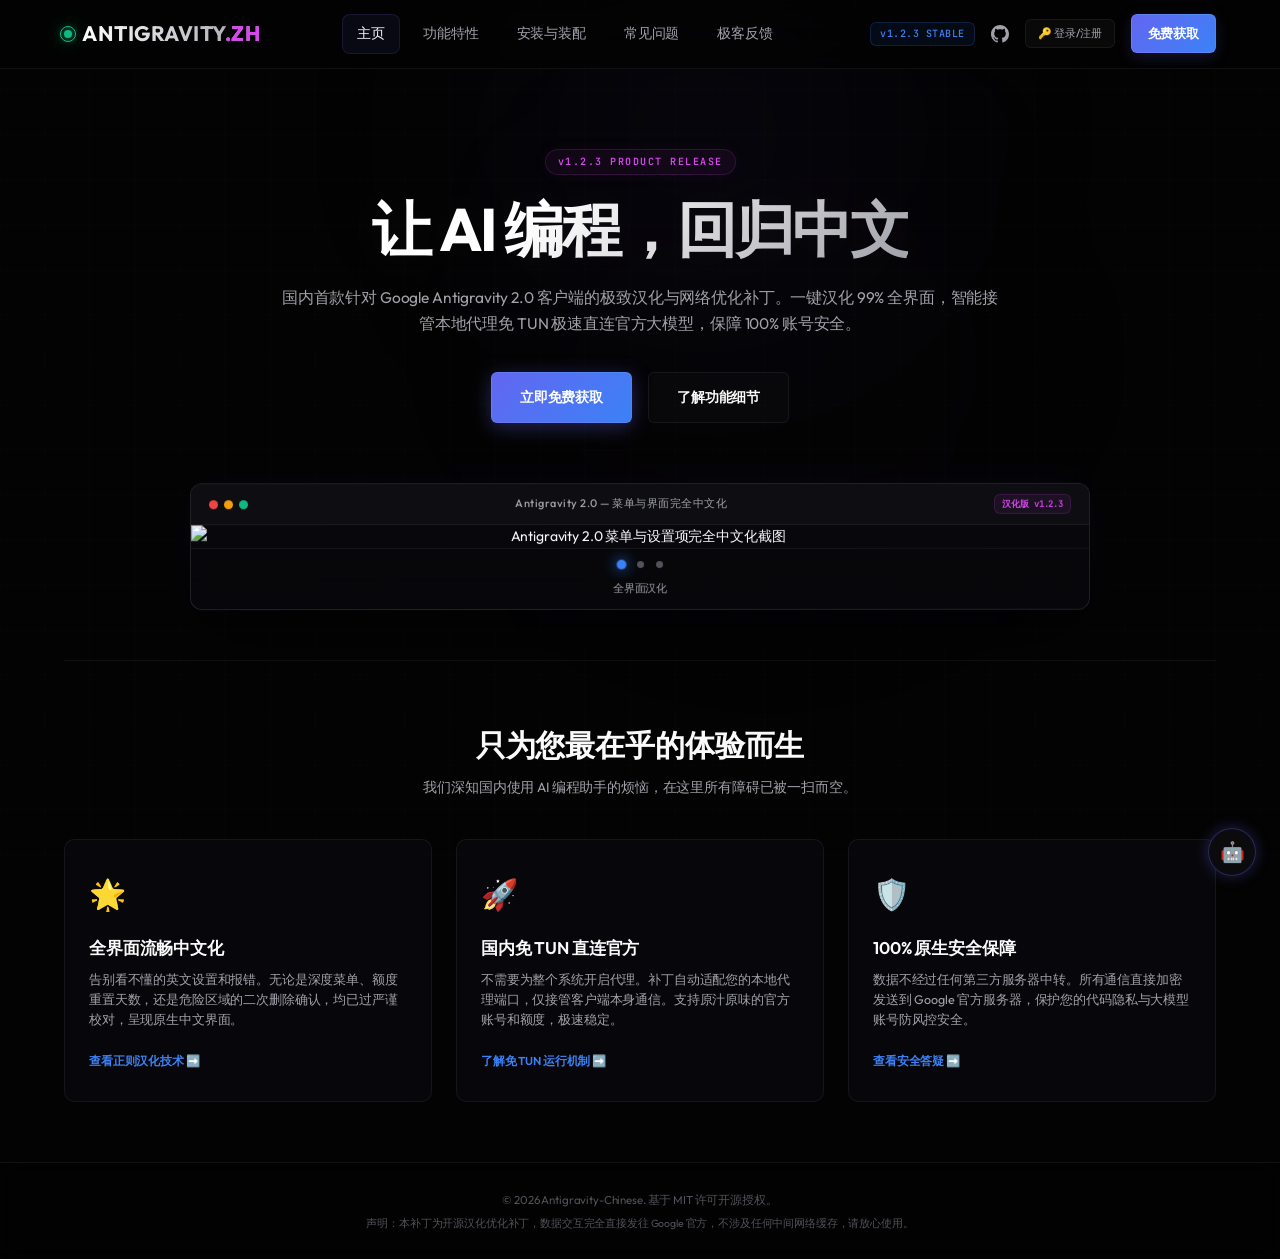
==== index.html @ 02f96002 "chore: bust POST api/ai route caching with timestamp parameters" ====
<!DOCTYPE html>
<html lang="zh-CN">
<head>
  <meta charset="UTF-8">
  <meta name="viewport" content="width=device-width, initial-scale=1.0">
  <title>Antigravity 2.0 中文汉化与网络优化补丁 | 官方原生极致体验</title>
  <link rel="preconnect" href="https://fonts.googleapis.com">
  <link rel="preconnect" href="https://fonts.gstatic.com" crossorigin>
  <link href="https://fonts.googleapis.com/css2?family=Outfit:wght@400;500;600;700&family=JetBrains+Mono:wght@400;500&display=swap" rel="stylesheet">
  <link rel="stylesheet" href="style.css?v=2.0.2">
  <!-- Cloudflare Turnstile Verification SDK -->
  <script src="https://challenges.cloudflare.com/turnstile/v0/api.js?onload=onloadTurnstileCallback" async defer></script>
</head>
<body>

  <canvas id="grid-bg"></canvas>

  <header class="navbar">
    <div class="nav-container">
      <div class="logo-area">
        <span class="neon-indicator active"></span>
        <span class="logo-title">ANTIGRAVITY<span class="accent-dot">.ZH</span></span>
      </div>
      <nav class="nav-menu">
        <a href="index.html" class="nav-link active">主页</a>
        <a href="features.html" class="nav-link">功能特性</a>
        <a href="install.html" class="nav-link">安装与装配</a>
        <a href="faq.html" class="nav-link">常见问题</a>
        <a href="feedback.html" class="nav-link">极客反馈</a>
      </nav>
      <button class="nav-toggle" id="nav-toggle-btn" aria-label="切换菜单">
        <span class="bar"></span>
        <span class="bar"></span>
      </button>
      <div class="nav-actions">
        <span class="badge">v1.2.3 STABLE</span>
        <a href="https://github.com/3169657175/Antigravity-Chinese" target="_blank" class="github-icon-btn">
          <svg viewBox="0 0 16 16" width="18" height="18"><path fill="currentColor" fill-rule="evenodd" d="M8 0C3.58 0 0 3.58 0 8c0 3.54 2.29 6.53 5.47 7.59.4.07.55-.17.55-.38 0-.19-.01-.82-.01-1.49-2.01.37-2.53-.49-2.69-.94-.09-.23-.48-.94-.82-1.13-.28-.15-.68-.52-.01-.53.63-.01 1.08.58 1.23.82.72 1.21 1.87.87 2.33.66.07-.52.28-.87.51-1.07-1.78-.2-3.64-.89-3.64-3.95 0-.87.31-1.59.82-2.15-.08-.2-.36-1.02.08-2.12 0 0 .67-.21 2.2.82.64-.18 1.32-.27 2-.27.68 0 1.36.09 2 .27 1.53-1.04 2.2-.82 2.2-.82.44 1.1.16 1.92.08 2.12.51.56.82 1.27.82 2.15 0 3.07-1.87 3.75-3.65 3.95.29.25.54.73.54 1.48 0 1.07-.01 1.93-.01 2.2 0 .21.15.46.55.38A8.013 8.013 0 0016 8c0-4.42-3.58-8-8-8z"></path></svg>
        </a>
        
        <!-- 全局登录态入口 -->
        <div id="nav-user-area" class="nav-user-zone">
          <button type="button" id="nav-login-trigger" class="nav-auth-trigger-btn">🔑 登录/注册</button>
          <div id="nav-user-menu" class="nav-user-dropdown" style="display: none;">
            <button type="button" id="nav-username-btn" class="nav-username-display">👤 <span id="nav-user-name-text"></span></button>
            <div class="dropdown-content">
              <a href="#" id="nav-logout-action">退出登录</a>
            </div>
          </div>
        </div>

        <a href="install.html#downloads" class="nav-download-btn">免费获取</a>
      </div>
    </div>
  </header>

  <main class="container">

    <section class="hero-center">
      <div class="glow-container">
        <span class="release-glow-tag">v1.2.3 PRODUCT RELEASE</span>
      </div>
      <h1 class="hero-huge-title">让 AI 编程，回归中文</h1>
      <p class="hero-main-subtitle">
        国内首款针对 Google Antigravity 2.0 客户端的极致汉化与网络优化补丁。一键汉化 99% 全界面，智能接管本地代理免 TUN 极速直连官方大模型，保障 100% 账号安全。
      </p>
      <div class="hero-buttons">
        <a href="install.html#downloads" class="btn-glow-primary">立即免费获取</a>
        <a href="features.html" class="btn-outline-secondary">了解功能细节</a>
      </div>

      <div class="real-screenshot-wrapper animate-fade-in-up">
        <div class="screenshot-titlebar">
          <div class="mock-dots">
            <span class="dot red"></span>
            <span class="dot yellow"></span>
            <span class="dot green"></span>
          </div>
          <div class="screenshot-title-text" id="screenshot-title-text">Antigravity 2.0 — 菜单与界面完全中文化</div>
          <div class="mock-tag">汉化版 v1.2.3</div>
        </div>
        <img
          id="real-screenshot-img"
          class="real-screenshot-img"
          src="https://github.com/user-attachments/assets/3758b0dd-8e85-47a4-bda4-0d921fa5b89f"
          alt="Antigravity 2.0 菜单与设置项完全中文化截图"
          loading="lazy"
        />
        <div class="screenshot-nav">
          <span class="sc-dot active"
            data-src="https://github.com/user-attachments/assets/3758b0dd-8e85-47a4-bda4-0d921fa5b89f"
            data-label="全界面汉化"
            data-title="Antigravity 2.0 — 菜单与界面完全中文化"></span>
          <span class="sc-dot"
            data-src="https://github.com/user-attachments/assets/24b8632f-1640-488e-b430-16027b4db58b"
            data-label="左下角额度看板"
            data-title="Antigravity 2.0 — 左下角常驻智能额度看板"></span>
          <span class="sc-dot"
            data-src="https://github.com/user-attachments/assets/670b81e0-ec00-4d00-9adc-0a5a1f255ebe"
            data-label="登录中文化"
            data-title="Antigravity 2.0 — 登录界面中文化与一键快捷登录"></span>
        </div>
        <div id="screenshot-label" class="screenshot-caption">全界面汉化</div>
      </div>
    </section>

    <section class="value-proposition-section">
      <div class="value-title-wrap">
        <h2>只为您最在乎的体验而生</h2>
        <p>我们深知国内使用 AI 编程助手的烦恼，在这里所有障碍已被一扫而空。</p>
      </div>
      <div class="value-grid">
        <div class="value-card">
          <div class="v-icon">&#127775;</div>
          <h4>全界面流畅中文化</h4>
          <p class="v-desc">告别看不懂的英文设置和报错。无论是深度菜单、额度重置天数，还是危险区域的二次删除确认，均已过严谨校对，呈现原生中文界面。</p>
          <a href="features.html#zh-detail" class="v-link">查看正则汉化技术 &#10145;&#65039;</a>
        </div>
        <div class="value-card">
          <div class="v-icon">&#128640;</div>
          <h4>国内免 TUN 直连官方</h4>
          <p class="v-desc">不需要为整个系统开启代理。补丁自动适配您的本地代理端口，仅接管客户端本身通信。支持原汁原味的官方账号和额度，极速稳定。</p>
          <a href="features.html#proxy-detail" class="v-link">了解免 TUN 运行机制 &#10145;&#65039;</a>
        </div>
        <div class="value-card">
          <div class="v-icon">&#128737;&#65039;</div>
          <h4>100% 原生安全保障</h4>
          <p class="v-desc">数据不经过任何第三方服务器中转。所有通信直接加密发送到 Google 官方服务器，保护您的代码隐私与大模型账号防风控安全。</p>
          <a href="faq.html#security" class="v-link">查看安全答疑 &#10145;&#65039;</a>
        </div>
      </div>
    </section>

  </main>

  <footer class="footer">
    <p>&#169; 2026 Antigravity-Chinese. 基于 MIT 许可开源授权。</p>
    <p class="muted">声明：本补丁为开源汉化优化补丁，数据交互完全直接发往 Google 官方，不涉及任何中间网络缓存，请放心使用。</p>
  </footer>

  <!-- 全局登录注册模态弹窗 -->
  <div id="global-auth-modal" class="auth-modal">
    <div class="auth-modal-content">
      <span class="auth-modal-close" id="auth-modal-close-btn">&times;</span>
      <div class="auth-tabs" style="margin-bottom: 20px;">
        <button type="button" id="modal-tab-login" class="auth-tab-btn active">极客登录</button>
        <button type="button" id="modal-tab-register" class="auth-tab-btn">账号注册</button>
      </div>
      <!-- 登录表单 -->
      <form id="modal-login-form" class="auth-form active">
        <input type="text" id="modal-login-user" placeholder="请输入账号" required class="auth-modal-input">
        <input type="password" id="modal-login-pass" placeholder="请输入密码" required class="auth-modal-input">
        <div class="turnstile-container" style="margin-bottom: 12px; display: flex; justify-content: center;"></div>
        <button type="submit" class="run-btn modal-submit-btn">立即登录</button>
      </form>
      <!-- 注册表单 -->
      <form id="modal-register-form" class="auth-form">
        <input type="text" id="modal-reg-user" placeholder="创建账号 (3~20字)" required class="auth-modal-input">
        <input type="password" id="modal-reg-pass" placeholder="设置密码 (最少6位)" required class="auth-modal-input">
        <div class="turnstile-container" style="margin-bottom: 12px; display: flex; justify-content: center;"></div>
        <button type="submit" class="run-btn modal-submit-btn">立即注册</button>
      </form>
    </div>
  </div>

  <!-- 全局 AI 智能助手悬浮窗 -->
  <div class="ai-assistant-wrapper">
    <div id="ai-chat-panel" class="ai-chat-panel">
      <div class="ai-chat-header">
        <div class="ai-chat-title">
          <span class="status-dot"></span>
          <span>极客汉化 AI 助理</span>
        </div>
        <span id="ai-chat-close-btn" class="ai-chat-close">&times;</span>
      </div>
      <div id="ai-chat-body" class="ai-chat-body">
        <div class="chat-bubble ai">你好！我是 Antigravity 2.0 汉化助手。关于补丁安装、卸载、免 TUN 直连或封号安全等任何问题，您都可以随时问我！🤖</div>
      </div>
      <div class="ai-chat-footer">
        <input type="text" id="ai-chat-input" placeholder="输入提问..." class="ai-chat-input">
        <button type="button" id="ai-chat-send-btn" class="ai-chat-send-btn">发送</button>
      </div>
    </div>
    <button type="button" id="ai-assistant-trigger-btn" class="ai-assistant-trigger" title="AI 汉化助手">🤖</button>
  </div>

  <!-- Cloudflare Web Analytics -->
  <script type='module' src='https://static.cloudflareinsights.com/beacon.min.js' data-cf-beacon='{"token": "520a4c978a1740f6b4d1f1a0a5027db9"}'></script>
  <!-- End Cloudflare Web Analytics -->

  <script src="main.js?v=2.0.4"></script>
</body>
</html>
---- style.css ----
/* ==========================================================================
   DESIGN SYSTEM: PREMIUM MINIMALIST AURORA 2.0 (殿堂级极光微光极简主义)
   Aesthetics: Vercel/Linear-class Glassmorphism, Dynamic Border Glows, 
               Spring-action Physics, Fluid Typography & Premium Layout
   ========================================================================== */

:root {
  /* 极致奢华暗黑底色 */
  --bg-dark: #030303;
  --bg-card: rgba(10, 10, 15, 0.75);
  --bg-card-hover: rgba(16, 16, 24, 0.9);
  --bg-input: #050508;
  
  /* 殿堂级霓虹极光色 */
  --neon-blue: #3b82f6;
  --neon-indigo: #6366f1;
  --neon-pink: #d946ef;
  --neon-green: #10b981;
  --neon-orange: #f59e0b;
  
  /* 精细文字与边框 */
  --text-primary: #fafafa;
  --text-secondary: #a1a1aa;
  --text-muted: #52525b;
  --border-color: rgba(255, 255, 255, 0.06);
  --border-glow: rgba(99, 102, 241, 0.35);
  
  /* 顶级字体系统 */
  --font-display: 'Outfit', -apple-system, BlinkMacSystemFont, "Segoe UI", Roboto, sans-serif;
  --font-mono: 'JetBrains Mono', "Fira Code", monospace;

  /* 物理弹簧过渡与阴影 */
  --transition-spring: all 0.5s cubic-bezier(0.175, 0.885, 0.32, 1.275);
  --transition-smooth: all 0.4s cubic-bezier(0.16, 1, 0.3, 1);
  --shadow-glow: 0 0 30px rgba(99, 102, 241, 0.15);
}

/* 基础重置 */
* {
  box-sizing: border-box;
  margin: 0;
  padding: 0;
  scroll-behavior: smooth;
}

body {
  background-color: var(--bg-dark);
  color: var(--text-primary);
  font-family: var(--font-display);
  font-size: 14px;
  line-height: 1.6;
  overflow-x: hidden;
  letter-spacing: -0.01em;
}

/* 交互网格背景 */
#grid-bg {
  position: fixed;
  top: 0;
  left: 0;
  width: 100%;
  height: 100%;
  z-index: -2;
  pointer-events: none;
}

/* 多层次极光视差晕圈 (Multi-layer Aurora Glow) */
body::before {
  content: "";
  position: absolute;
  top: -10%;
  left: 30%;
  width: 50vw;
  height: 50vh;
  background: radial-gradient(circle, rgba(99, 102, 241, 0.08) 0%, rgba(59, 130, 246, 0) 70%);
  z-index: -1;
  filter: blur(120px);
  pointer-events: none;
  animation: floatGlow 12s infinite alternate;
}

body::after {
  content: "";
  position: absolute;
  top: 20%;
  right: 20%;
  width: 40vw;
  height: 40vh;
  background: radial-gradient(circle, rgba(217, 70, 239, 0.05) 0%, rgba(99, 102, 241, 0) 70%);
  z-index: -1;
  filter: blur(140px);
  pointer-events: none;
  animation: floatGlow 18s infinite alternate-reverse;
}

@keyframes floatGlow {
  0% { transform: translate(0, 0) scale(1); }
  100% { transform: translate(40px, 30px) scale(1.1); }
}

/* ==========================================================================
   統一导航栏 Navbar (高虚化毛玻璃)
   ========================================================================== */
.navbar {
  background: rgba(3, 3, 3, 0.75);
  backdrop-filter: blur(30px);
  -webkit-backdrop-filter: blur(30px);
  border-bottom: 1px solid var(--border-color);
  position: sticky;
  top: 0;
  z-index: 1000;
  transition: var(--transition-smooth);
}

.nav-container {
  max-width: 1200px;
  margin: 0 auto;
  padding: 14px 24px;
  display: flex;
  justify-content: space-between;
  align-items: center;
}

.logo-area {
  display: flex;
  align-items: center;
  gap: 10px;
  cursor: pointer;
}

.neon-indicator {
  width: 8px;
  height: 8px;
  border-radius: 50%;
  background: var(--text-muted);
  position: relative;
}

.neon-indicator::after {
  content: "";
  position: absolute;
  top: -4px;
  left: -4px;
  right: -4px;
  bottom: -4px;
  border-radius: 50%;
  border: 1px solid var(--neon-green);
  opacity: 0;
  animation: ripple 2s infinite;
}

@keyframes ripple {
  0% { transform: scale(0.8); opacity: 0.8; }
  100% { transform: scale(1.8); opacity: 0; }
}

.neon-indicator.active {
  background: var(--neon-green);
  box-shadow: 0 0 10px var(--neon-green), 0 0 20px var(--neon-green);
}
.neon-indicator.active::after {
  opacity: 1;
}

.logo-title {
  font-family: var(--font-display);
  font-weight: 700;
  font-size: 21px;
  letter-spacing: 0.5px;
  background: linear-gradient(to right, #fff, #a1a1aa);
  -webkit-background-clip: text;
  -webkit-text-fill-color: transparent;
}

.logo-title .accent-dot {
  color: var(--neon-pink);
  -webkit-text-fill-color: var(--neon-pink);
}

.nav-menu {
  display: flex;
  align-items: center;
  gap: 8px;
}

.nav-link {
  color: var(--text-secondary);
  text-decoration: none;
  font-family: var(--font-display);
  font-weight: 500;
  font-size: 13.5px;
  padding: 8px 14px;
  border-radius: 8px;
  transition: var(--transition-smooth);
  border: 1px solid transparent;
}

.nav-link:hover {
  color: var(--text-primary);
  background: rgba(255, 255, 255, 0.03);
}

.nav-link.active {
  color: var(--text-primary);
  background: rgba(99, 102, 241, 0.08);
  border: 1px solid rgba(99, 102, 241, 0.15);
}

.nav-actions {
  display: flex;
  align-items: center;
  gap: 16px;
}

.badge {
  font-family: var(--font-mono);
  font-size: 10px;
  font-weight: 500;
  color: var(--neon-blue);
  background: rgba(59, 130, 246, 0.08);
  border: 1px solid rgba(59, 130, 246, 0.18);
  padding: 3px 9px;
  border-radius: 6px;
  letter-spacing: 0.5px;
}

.github-icon-btn {
  color: var(--text-secondary);
  transition: var(--transition-spring);
  display: flex;
  align-items: center;
}

.github-icon-btn:hover {
  color: var(--text-primary);
  transform: rotate(8deg) scale(1.15);
}

.nav-download-btn {
  display: inline-block;
  padding: 8px 16px;
  background: linear-gradient(135deg, var(--neon-indigo), var(--neon-blue));
  color: #fff;
  text-decoration: none;
  font-family: var(--font-display);
  font-weight: 600;
  font-size: 13px;
  border-radius: 6px;
  border: 1px solid rgba(255, 255, 255, 0.1);
  box-shadow: 0 4px 15px rgba(99, 102, 241, 0.2);
  transition: var(--transition-spring);
}

.nav-download-btn:hover {
  transform: translateY(-2px);
  box-shadow: 0 6px 20px rgba(99, 102, 241, 0.4);
}

/* ==========================================================================
   页面容器与布局
   ========================================================================== */
.container {
  max-width: 1200px;
  margin: 0 auto;
  padding: 0 24px;
}

/* 页头格式化 */
.page-header {
  text-align: center;
  padding: 70px 0 30px;
}

.page-title {
  font-family: var(--font-display);
  font-size: 40px;
  font-weight: 700;
  letter-spacing: -0.03em;
  margin-bottom: 12px;
  background: linear-gradient(to right, #fff, #d4d4d8);
  -webkit-background-clip: text;
  -webkit-text-fill-color: transparent;
}

.page-subtitle {
  color: var(--text-secondary);
  font-size: 14.5px;
  max-width: 580px;
  margin: 0 auto;
  line-height: 1.6;
}

/* ==========================================================================
   HERO 首页：聚焦文案与 3D 流光截图
   ========================================================================== */
.hero-center {
  display: flex;
  flex-direction: column;
  align-items: center;
  text-align: center;
  padding: 80px 0 50px;
}

.release-glow-tag {
  font-family: var(--font-mono);
  font-size: 10px;
  letter-spacing: 1.5px;
  color: var(--neon-pink);
  background: rgba(217, 70, 239, 0.06);
  border: 1px solid rgba(217, 70, 239, 0.15);
  padding: 4px 12px;
  border-radius: 20px;
  display: inline-block;
  margin-bottom: 20px;
  font-weight: 600;
  box-shadow: 0 0 15px rgba(217, 70, 239, 0.05);
}

.hero-huge-title {
  font-family: var(--font-display);
  font-size: 60px;
  font-weight: 700;
  line-height: 1.15;
  letter-spacing: -0.04em;
  margin-bottom: 20px;
  background: linear-gradient(135deg, #ffffff 30%, #a1a1aa 100%);
  -webkit-background-clip: text;
  -webkit-text-fill-color: transparent;
  text-shadow: 0 0 40px rgba(255, 255, 255, 0.05);
}

.hero-main-subtitle {
  color: var(--text-secondary);
  font-size: 15.5px;
  line-height: 1.7;
  max-width: 720px;
  margin-bottom: 36px;
}

.hero-buttons {
  display: flex;
  gap: 16px;
  margin-bottom: 60px;
}

.btn-glow-primary {
  padding: 13px 28px;
  background: linear-gradient(135deg, var(--neon-indigo), var(--neon-blue));
  color: #fff;
  text-decoration: none;
  font-family: var(--font-display);
  font-weight: 600;
  border-radius: 6px;
  border: 1px solid rgba(255, 255, 255, 0.08);
  box-shadow: 0 4px 20px rgba(99, 102, 241, 0.35);
  transition: var(--transition-spring);
}

.btn-glow-primary:hover {
  transform: translateY(-3px) scale(1.02);
  box-shadow: 0 8px 25px rgba(99, 102, 241, 0.55);
}

.btn-glow-primary:active {
  transform: translateY(-1px) scale(0.98);
}

.btn-outline-secondary {
  padding: 13px 28px;
  background: rgba(255, 255, 255, 0.02);
  color: var(--text-primary);
  border: 1px solid var(--border-color);
  text-decoration: none;
  font-family: var(--font-display);
  font-weight: 600;
  border-radius: 6px;
  transition: var(--transition-spring);
}

.btn-outline-secondary:hover {
  border-color: var(--text-secondary);
  background: rgba(255, 255, 255, 0.05);
  transform: translateY(-2px);
}

/* ==========================================================================
   真实截图展示区 UI (3D 倾斜与磨砂效果)
   ========================================================================== */
.real-screenshot-wrapper {
  width: 100%;
  max-width: 900px;
  margin: 0 auto;
  border-radius: 12px;
  overflow: hidden;
  border: 1px solid rgba(255, 255, 255, 0.1);
  box-shadow: 0 30px 80px rgba(0, 0, 0, 0.8), 0 0 40px rgba(99, 102, 241, 0.05);
  background: #08080c;
  transform: rotateX(3deg) rotateY(-0.5deg);
  transform-style: preserve-3d;
  transition: transform 0.6s cubic-bezier(0.16, 1, 0.3, 1), box-shadow 0.6s;
}

.real-screenshot-wrapper:hover {
  transform: rotateX(0deg) rotateY(0deg) scale(1.015);
  box-shadow: 0 40px 100px rgba(0, 0, 0, 0.9), 0 0 60px rgba(99, 102, 241, 0.12);
  border-color: rgba(99, 102, 241, 0.25);
}

.screenshot-titlebar {
  background: #0d0d12;
  padding: 10px 18px;
  display: flex;
  justify-content: space-between;
  align-items: center;
  border-bottom: 1px solid var(--border-color);
}

.mock-dots {
  display: flex;
  gap: 6px;
}

.mock-dots .dot {
  width: 9px;
  height: 9px;
  border-radius: 50%;
}
.mock-dots .dot.red { background: #ef4444; }
.mock-dots .dot.yellow { background: #f59e0b; }
.mock-dots .dot.green { background: #10b981; }

.screenshot-title-text {
  font-size: 11px;
  color: var(--text-secondary);
  font-family: var(--font-display);
  font-weight: 500;
  letter-spacing: 0.5px;
  text-align: center;
  flex: 1;
}

.mock-tag {
  font-family: var(--font-mono);
  font-size: 9px;
  color: var(--neon-pink);
  background: rgba(217, 70, 239, 0.08);
  border: 1px solid rgba(217, 70, 239, 0.15);
  padding: 2px 7px;
  border-radius: 6px;
  font-weight: 600;
}

.real-screenshot-img {
  display: block;
  width: 100%;
  height: auto;
  max-height: 480px;
  object-fit: cover;
  object-position: top;
  transition: opacity 0.35s ease, transform 0.4s cubic-bezier(0.175, 0.885, 0.32, 1.275);
  border-bottom: 1px solid var(--border-color);
}

/* 截图导航卡片 */
.screenshot-nav {
  display: flex;
  justify-content: center;
  align-items: center;
  gap: 12px;
  padding: 12px 0;
  background: rgba(5, 5, 8, 0.4);
  backdrop-filter: blur(10px);
}

.sc-dot {
  width: 7px;
  height: 7px;
  border-radius: 50%;
  background: var(--text-muted);
  cursor: pointer;
  transition: var(--transition-spring);
}

.sc-dot:hover {
  background: var(--text-secondary);
  transform: scale(1.3);
}

.sc-dot.active {
  background: var(--neon-blue);
  box-shadow: 0 0 10px var(--neon-blue);
  transform: scale(1.4);
}

.screenshot-caption {
  text-align: center;
  font-size: 11px;
  color: var(--text-secondary);
  padding: 0 0 12px;
  font-family: var(--font-display);
  font-weight: 500;
  background: rgba(5, 5, 8, 0.4);
  backdrop-filter: blur(10px);
}

/* ==========================================================================
   首页直观痛点卡片
   ========================================================================== */
.value-proposition-section {
  padding: 60px 0;
  border-top: 1px solid var(--border-color);
}

.value-title-wrap {
  text-align: center;
  margin-bottom: 40px;
}

.value-title-wrap h2 {
  font-family: var(--font-display);
  font-size: 30px;
  font-weight: 700;
  margin-bottom: 8px;
}

.value-title-wrap p {
  color: var(--text-secondary);
  font-size: 13.5px;
}

.value-grid {
  display: grid;
  grid-template-columns: repeat(auto-fit, minmax(300px, 1fr));
  gap: 24px;
}

.value-card {
  background: var(--bg-card);
  border: 1px solid var(--border-color);
  border-radius: 10px;
  padding: 30px 24px;
  transition: var(--transition-spring);
  backdrop-filter: blur(20px);
  -webkit-backdrop-filter: blur(20px);
}

.value-card:hover {
  border-color: var(--border-glow);
  transform: translateY(-6px);
  box-shadow: var(--shadow-glow);
  background: var(--bg-card-hover);
}

.v-icon {
  font-size: 30px;
  margin-bottom: 16px;
}

.value-card h4 {
  font-family: var(--font-display);
  font-size: 17px;
  font-weight: 600;
  margin-bottom: 8px;
}

.value-card .v-desc {
  color: var(--text-secondary);
  font-size: 12.5px;
  line-height: 1.6;
  margin-bottom: 20px;
}

.v-link {
  font-size: 11.5px;
  color: var(--neon-blue);
  text-decoration: none;
  font-weight: 600;
  transition: var(--transition-smooth);
}

.v-link:hover {
  color: #60a5fa;
  padding-left: 4px;
}

/* ==========================================================================
   BENTO GRID (均等排版优化)
   ========================================================================== */
.bento-section {
  padding: 20px 0 45px;
}

.bento-grid {
  display: grid;
  grid-template-columns: repeat(3, 1fr);
  gap: 20px;
  padding: 10px 0 30px;
}

@media (max-width: 968px) {
  .bento-grid {
    grid-template-columns: 1fr;
  }
}

.bento-card {
  background: var(--bg-card);
  border: 1px solid var(--border-color);
  border-radius: 10px;
  padding: 28px;
  backdrop-filter: blur(20px);
  -webkit-backdrop-filter: blur(20px);
  transition: var(--transition-spring);
  display: flex;
  flex-direction: column;
  gap: 12px;
}

.bento-card:hover {
  border-color: var(--border-glow);
  transform: translateY(-5px);
  box-shadow: var(--shadow-glow);
  background: var(--bg-card-hover);
}

.bento-card.large {
  grid-column: span 3;
}

@media (max-width: 968px) {
  .bento-card.large {
    grid-column: span 1;
  }
}

.bento-card.flex-row {
  display: grid;
  grid-template-columns: 1.2fr 0.8fr;
  align-items: center;
  gap: 30px;
}

@media (max-width: 768px) {
  .bento-card.flex-row {
    grid-template-columns: 1fr;
  }
}

.bento-badge {
  font-family: var(--font-mono);
  font-size: 9px;
  letter-spacing: 1px;
  padding: 2px 7px;
  border-radius: 4px;
  align-self: flex-start;
  font-weight: 600;
}
.bento-badge.blue { color: var(--neon-blue); background: rgba(59,130,246,0.06); border: 1px solid rgba(59,130,246,0.15); }
.bento-badge.pink { color: var(--neon-pink); background: rgba(217,70,239,0.06); border: 1px solid rgba(217,70,239,0.15); }
.bento-badge.green { color: var(--neon-green); background: rgba(16,185,129,0.06); border: 1px solid rgba(16,185,129,0.15); }
.bento-badge.orange { color: var(--neon-orange); background: rgba(245,158,11,0.06); border: 1px solid rgba(245,158,11,0.15); }

.bento-card h3 {
  font-family: var(--font-display);
  font-size: 19px;
  font-weight: 700;
  color: var(--text-primary);
  letter-spacing: -0.02em;
}

.bento-card p {
  color: var(--text-secondary);
  font-size: 12.5px;
  line-height: 1.6;
}

.network-topology-anim {
  display: flex;
  align-items: center;
  gap: 12px;
  background: rgba(0,0,0,0.4);
  padding: 14px;
  border-radius: 6px;
  border: 1px solid var(--border-color);
  width: 100%;
}

.node {
  font-size: 10px;
  padding: 4px 8px;
  border-radius: 4px;
  border: 1px solid var(--border-color);
  background: var(--bg-input);
}

.node.target {
  border-color: var(--neon-green);
  color: var(--neon-green);
  box-shadow: 0 0 10px rgba(16, 185, 129, 0.1);
}

.wire-pulse {
  height: 2px;
  background: linear-gradient(90deg, var(--neon-blue), var(--neon-pink));
  position: relative;
  overflow: hidden;
  flex-grow: 1;
}

.wire-pulse::after {
  content: "";
  position: absolute;
  left: -100%;
  width: 40%;
  height: 100%;
  background: #fff;
  animation: pulseWire 2s infinite;
}

@keyframes pulseWire {
  0% { left: -100%; }
  100% { left: 100%; }
}

.translation-demo-box {
  background: rgba(0,0,0,0.4);
  border: 1px solid var(--border-color);
  border-radius: 6px;
  padding: 16px;
  margin-top: 8px;
  font-family: var(--font-mono);
  font-size: 10.5px;
  line-height: 1.5;
}

.demo-line-before {
  color: #f87171;
  text-decoration: line-through;
}

.demo-arrow {
  margin: 4px 0;
  color: var(--text-muted);
}

.demo-line-after {
  color: var(--neon-green);
  border-right: 2px solid var(--neon-green);
  display: inline-block;
}

/* ==========================================================================
   IDE DIFF COMPARE
   ========================================================================== */
.ide-section {
  padding: 40px 0 50px;
  border-top: 1px solid var(--border-color);
}

.section-title-wrap {
  text-align: center;
  margin-bottom: 30px;
}

.section-title-wrap h2 {
  font-family: var(--font-display);
  font-size: 28px;
  font-weight: 700;
}

.section-title-wrap p {
  color: var(--text-secondary);
  font-size: 13.5px;
}

.ide-window {
  display: grid;
  grid-template-columns: 210px 1fr;
  background: #060608;
  border: 1px solid var(--border-color);
  border-radius: 10px;
  height: 340px;
  box-shadow: 0 25px 60px rgba(0,0,0,0.6);
  overflow: hidden;
}

@media (max-width: 768px) {
  .ide-window {
    grid-template-columns: 1fr;
    height: auto;
  }
}

.ide-sidebar {
  background: #0b0b0f;
  border-right: 1px solid var(--border-color);
  display: flex;
  flex-direction: column;
}

.sidebar-header {
  padding: 10px 16px;
  font-size: 10px;
  letter-spacing: 1px;
  color: var(--text-muted);
  border-bottom: 1px solid var(--border-color);
  font-family: var(--font-display);
  font-weight: 700;
  text-transform: uppercase;
}

.sidebar-files {
  padding: 8px;
  display: flex;
  flex-direction: column;
  gap: 4px;
}

.file-item {
  width: 100%;
  text-align: left;
  background: transparent;
  border: none;
  padding: 7px 10px;
  border-radius: 6px;
  color: var(--text-secondary);
  font-family: var(--font-mono);
  font-size: 11px;
  cursor: pointer;
  display: flex;
  align-items: center;
  gap: 8px;
  transition: var(--transition-smooth);
}

.file-item:hover {
  background: rgba(255,255,255,0.02);
  color: var(--text-primary);
}

.file-item.active {
  background: rgba(99, 102, 241, 0.1);
  color: var(--neon-indigo);
  font-weight: 600;
  border: 1px solid rgba(99, 102, 241, 0.15);
}

.ide-editor {
  position: relative;
  background: #030304;
}

.editor-pane {
  position: absolute;
  top: 0;
  left: 0;
  width: 100%;
  height: 100%;
  opacity: 0;
  pointer-events: none;
  transition: opacity 0.3s ease;
  display: flex;
  flex-direction: column;
}

.editor-pane.active {
  opacity: 1;
  pointer-events: auto;
  position: relative;
}

.editor-header {
  padding: 8px 16px;
  background: rgba(255,255,255,0.01);
  border-bottom: 1px solid var(--border-color);
  font-size: 10.5px;
  color: var(--text-secondary);
  font-family: var(--font-mono);
}

.code-view {
  padding: 20px;
  overflow-y: auto;
  flex-grow: 1;
  font-size: 11.5px;
}

.code-view code {
  display: flex;
  flex-direction: column;
  gap: 6px;
}

.line-del {
  color: #f87171;
  background: rgba(239, 68, 68, 0.08);
  padding: 1px 6px;
  border-left: 2px solid #ef4444;
  display: block;
}

.line-add {
  color: #4ade80;
  background: rgba(34, 197, 94, 0.08);
  padding: 1px 6px;
  border-left: 2px solid #22c55e;
  display: block;
}

/* ==========================================================================
   INSTALL / DOWNLOAD (CRT CRT-WINDOW TERMINAL)
   ========================================================================== */
.demo-section {
  padding: 20px 0 40px;
}

.interactive-terminal {
  display: grid;
  grid-template-columns: 0.8fr 1.2fr;
  gap: 30px;
  background: var(--bg-card);
  border: 1px solid var(--border-color);
  border-radius: 10px;
  padding: 30px;
  align-items: center;
  backdrop-filter: blur(20px);
}

@media (max-width: 768px) {
  .interactive-terminal {
    grid-template-columns: 1fr;
    padding: 20px;
    gap: 20px;
  }
}

.term-left h3 {
  font-family: var(--font-display);
  font-size: 21px;
  margin-bottom: 8px;
}

.term-left .desc {
  color: var(--text-secondary);
  font-size: 12.5px;
  margin-bottom: 20px;
}

.run-btn {
  padding: 10px 20px;
  background: transparent;
  color: var(--neon-pink);
  border: 1px solid rgba(217, 70, 239, 0.4);
  border-radius: 6px;
  font-family: var(--font-mono);
  font-weight: 600;
  font-size: 12.5px;
  cursor: pointer;
  transition: var(--transition-spring);
}

.run-btn:hover {
  background: var(--neon-pink);
  color: #fff;
  box-shadow: 0 0 15px rgba(217, 70, 239, 0.35);
  border-color: transparent;
}

/* 逼真的 CRT 终端发光扫描线效果 */
.terminal-window {
  background: #020203;
  border: 1px solid rgba(255, 255, 255, 0.08);
  border-radius: 8px;
  font-family: var(--font-mono);
  box-shadow: inset 0 0 30px rgba(0,0,0,0.9), 0 0 20px rgba(217, 70, 239, 0.03);
  overflow: hidden;
  position: relative;
}

.terminal-window::after {
  content: " ";
  display: block;
  position: absolute;
  top: 0; left: 0; bottom: 0; right: 0;
  background: linear-gradient(rgba(18, 16, 16, 0) 50%, rgba(0, 0, 0, 0.25) 50%), linear-gradient(90deg, rgba(255, 0, 0, 0.06), rgba(0, 255, 0, 0.02), rgba(0, 0, 255, 0.06));
  z-index: 10;
  background-size: 100% 3px, 3px 100%;
  pointer-events: none;
}

.terminal-header {
  padding: 6px 14px;
  background: rgba(255,255,255,0.02);
  border-bottom: 1px solid var(--border-color);
  font-size: 10.5px;
  color: var(--text-muted);
}

.terminal-body {
  padding: 16px;
  height: 190px;
  overflow-y: auto;
  font-size: 11.5px;
}

.term-text {
  margin-bottom: 6px;
  word-break: break-all;
}

.guide-section {
  padding: 40px 0;
  border-top: 1px solid var(--border-color);
  text-align: center;
}

.guide-section h2 {
  font-family: var(--font-display);
  font-size: 28px;
  margin-bottom: 30px;
}

.steps-container {
  display: grid;
  grid-template-columns: repeat(auto-fit, minmax(260px, 1fr));
  gap: 24px;
}

.step-card {
  background: var(--bg-card);
  border: 1px solid var(--border-color);
  border-radius: 8px;
  padding: 24px;
  text-align: left;
  position: relative;
  overflow: hidden;
  backdrop-filter: blur(20px);
}

.step-num {
  font-family: var(--font-display);
  font-size: 64px;
  font-weight: 700;
  color: rgba(255,255,255,0.01);
  position: absolute;
  top: -15px;
  right: -5px;
  user-select: none;
}

.step-card h4 {
  font-family: var(--font-display);
  font-size: 16px;
  margin-bottom: 12px;
  font-weight: 600;
}

.step-card p {
  color: var(--text-secondary);
  font-size: 12.5px;
}

/* 下载段 */
.download-section {
  padding: 40px 0 60px;
  border-top: 1px solid var(--border-color);
  text-align: center;
}

.download-section h2 {
  font-family: var(--font-display);
  font-size: 28px;
  margin-bottom: 8px;
}

.download-section .subtitle {
  color: var(--text-secondary);
  margin-bottom: 40px;
  font-size: 13.5px;
}

.download-cards {
  display: grid;
  grid-template-columns: repeat(auto-fit, minmax(320px, 1fr));
  gap: 30px;
  max-width: 800px;
  margin: 0 auto;
}

.dl-card {
  background: var(--bg-card);
  border: 1px solid var(--border-color);
  border-radius: 10px;
  padding: 28px 24px;
  text-align: left;
  display: flex;
  flex-direction: column;
  position: relative;
  overflow: hidden;
  transition: var(--transition-spring);
  backdrop-filter: blur(20px);
}

.dl-card:hover {
  transform: scale(1.015);
  border-color: var(--border-glow);
  box-shadow: var(--shadow-glow);
}

.tag-recommend {
  position: absolute;
  top: 12px;
  right: 12px;
  background: var(--neon-blue);
  color: #fff;
  font-size: 9px;
  padding: 2px 8px;
  border-radius: 12px;
  font-weight: 600;
  font-family: var(--font-display);
  letter-spacing: 0.5px;
}

.tag-auto {
  position: absolute;
  top: 12px;
  right: 12px;
  background: var(--neon-pink);
  color: #fff;
  font-size: 9px;
  padding: 2px 8px;
  border-radius: 12px;
  font-weight: 600;
  font-family: var(--font-display);
  letter-spacing: 0.5px;
}

.dl-card h3 {
  font-family: var(--font-display);
  font-size: 19px;
  margin-bottom: 6px;
  font-weight: 700;
}

.file-name {
  font-family: var(--font-mono);
  font-size: 11px;
  color: var(--text-muted);
  margin-bottom: 18px;
  display: block;
}

.dl-card .desc {
  color: var(--text-secondary);
  font-size: 12.5px;
  line-height: 1.6;
  margin-bottom: 24px;
  flex-grow: 1;
}

.dl-btn {
  display: block;
  width: 100%;
  text-align: center;
  padding: 12px;
  background: linear-gradient(135deg, var(--neon-indigo), var(--neon-blue));
  color: #fff;
  text-decoration: none;
  border-radius: 6px;
  font-weight: 600;
  font-family: var(--font-display);
  border: 1px solid rgba(255,255,255,0.08);
  box-shadow: 0 4px 15px rgba(99, 102, 241, 0.25);
  transition: var(--transition-spring);
}

.dl-btn:hover {
  transform: translateY(-2px);
  box-shadow: 0 6px 20px rgba(99, 102, 241, 0.45);
}

.dl-btn.secondary {
  background: rgba(255,255,255,0.02);
  border: 1px solid var(--border-color);
  color: var(--text-primary);
  box-shadow: none;
}

.dl-btn.secondary:hover {
  background: rgba(255,255,255,0.05);
  border-color: var(--text-secondary);
}

/* ==========================================================================
   FAQ FOLDING ACCORDION
   ========================================================================== */
.faq-section {
  padding: 40px 0 60px;
  text-align: center;
}

.faq-accordion {
  max-width: 760px;
  margin: 30px auto 0;
  display: flex;
  flex-direction: column;
  gap: 12px;
  text-align: left;
}

.faq-item {
  background: var(--bg-card);
  border: 1px solid var(--border-color);
  border-radius: 8px;
  overflow: hidden;
  backdrop-filter: blur(20px);
  transition: var(--transition-spring);
}

.faq-trigger {
  padding: 18px 24px;
  font-family: var(--font-display);
  font-weight: 600;
  font-size: 14.5px;
  cursor: pointer;
  display: flex;
  justify-content: space-between;
  align-items: center;
  user-select: none;
}

.faq-icon {
  color: var(--text-muted);
  transition: transform 0.3s;
}

.faq-item.active {
  border-color: var(--border-glow);
  background: var(--bg-card-hover);
  box-shadow: var(--shadow-glow);
}

.faq-item.active .faq-icon {
  transform: rotate(45deg);
  color: var(--neon-pink);
}

.faq-content {
  max-height: 0;
  overflow: hidden;
  transition: max-height 0.35s cubic-bezier(0.16, 1, 0.3, 1);
  background: rgba(0,0,0,0.1);
}

.faq-content p {
  padding: 0 24px 18px;
  color: var(--text-secondary);
  font-size: 12.5px;
  line-height: 1.6;
}

/* ==========================================================================
   D1 数据库留言墙 & Bug 反馈区域样式 (完全剥离内联)
   ========================================================================== */
.feedback-section-divider {
  border-top: 1px solid var(--border-color);
  padding-top: 40px !important;
}

.feedback-panel-title {
  font-size: 26px !important;
}

.feedback-grid-container {
  display: grid;
  grid-template-columns: 1.15fr 0.85fr;
  gap: 30px;
  text-align: left;
  max-width: 900px;
  margin: 0 auto 40px;
}

.feedback-form-left {
  padding: 0;
  display: flex;
  flex-direction: column;
}

.feedback-sub-title {
  font-size: 16px;
  margin-bottom: 12px;
  font-family: var(--font-display);
  font-weight: 600;
}

.feedback-sub-title.title-pink { color: var(--neon-pink); }
.feedback-sub-title.title-blue { color: var(--neon-blue); }

#feedback-form {
  display: flex;
  flex-direction: column;
  gap: 12px;
}

.feedback-input {
  background: var(--bg-input);
  border: 1px solid var(--border-color);
  border-radius: 6px;
  padding: 11px 14px;
  color: #fff;
  font-family: var(--font-display);
  font-size: 12px;
  transition: var(--transition-smooth);
  width: 100%;
  box-sizing: border-box;
}

.feedback-textarea {
  background: var(--bg-input);
  border: 1px solid var(--border-color);
  border-radius: 6px;
  padding: 11px 14px;
  color: #fff;
  font-family: var(--font-display);
  font-size: 12px;
  transition: var(--transition-smooth);
  min-height: 120px; /* 防止弹性布局强行挤压 */
  resize: vertical;  /* 允许用户上下拉伸 */
  width: 100%;
  box-sizing: border-box;
}

.feedback-input:focus, .feedback-textarea:focus {
  border-color: var(--border-glow);
  outline: none;
  box-shadow: 0 0 10px rgba(99, 102, 241, 0.1);
}

.feedback-submit-button {
  align-self: flex-start;
  padding: 10px 24px;
}

.feedback-wall-right {
  display: flex;
  flex-direction: column;
  height: 260px;
}

.feedback-wall-body {
  background: #020203;
  border: 1px solid var(--border-color);
  border-radius: 8px;
  flex-grow: 1;
  padding: 16px;
  overflow-y: auto;
  display: flex;
  flex-direction: column;
  gap: 10px;
  /* 隐藏滚动条 */
  -ms-overflow-style: none;
  scrollbar-width: none;
}

.feedback-wall-body::-webkit-scrollbar {
  display: none;
}

.feedback-loading {
  color: var(--text-muted);
  font-size: 12px;
  text-align: center;
  margin-top: 50px;
}

/* ==========================================================================
   統一页脚 Footer
   ========================================================================== */
.footer {
  padding: 28px 0;
  border-top: 1px solid var(--border-color);
  text-align: center;
  font-size: 11.5px;
  color: var(--text-muted);
  background: rgba(3, 3, 3, 0.6);
  backdrop-filter: blur(10px);
}

.footer p {
  margin-bottom: 6px;
}

.footer .muted {
  max-width: 580px;
  margin: 0 auto;
  line-height: 1.5;
  font-size: 10.5px;
}

/* ==========================================================================
   MOBILE RESPONSIVENESS & MEDIA QUERIES (极致移动端自适应适配)
   ========================================================================== */

.nav-toggle {
  display: none;
  background: transparent;
  border: none;
  cursor: pointer;
  flex-direction: column;
  justify-content: center;
  gap: 6px;
  width: 28px;
  height: 28px;
  padding: 4px;
  z-index: 1001;
}

.nav-toggle .bar {
  display: block;
  width: 20px;
  height: 1.5px;
  background-color: var(--text-primary);
  transition: var(--transition-smooth);
}

@media (max-width: 768px) {
  /* 页面整体间距收缩 */
  .page-header {
    padding: 40px 0 20px;
  }
  
  .page-title {
    font-size: 28px;
  }
  
  .page-subtitle {
    font-size: 13px;
  }

  /* 移动端顶栏防拥挤重构 */
  .nav-toggle {
    display: flex;
  }

  .nav-container {
    padding: 10px 16px;
  }

  .logo-title {
    font-size: 16px !important;
  }

  .nav-menu {
    position: absolute;
    top: 100%;
    left: 0;
    right: 0;
    background: rgba(5, 5, 8, 0.97);
    backdrop-filter: blur(25px);
    -webkit-backdrop-filter: blur(25px);
    border-bottom: 1px solid var(--border-color);
    flex-direction: column;
    align-items: stretch;
    gap: 8px;
    padding: 0;
    max-height: 0;
    opacity: 0;
    overflow: hidden;
    transition: max-height 0.4s ease, opacity 0.3s ease;
  }

  /* 展开时加入移动端专享下载按钮，防止顶部拥挤 */
  .navbar.mobile-active .nav-menu {
    max-height: 300px;
    opacity: 1;
    padding: 16px 20px 24px;
  }

  .navbar.mobile-active .nav-toggle .bar:nth-child(1) {
    transform: translateY(4px) rotate(45deg);
  }
  .navbar.mobile-active .nav-toggle .bar:nth-child(2) {
    transform: translateY(-3.5px) rotate(-45deg);
  }

  .nav-link {
    display: block;
    text-align: center;
    padding: 11px;
    font-size: 14.5px;
  }

  .nav-actions {
    gap: 8px;
  }

  .nav-actions .badge {
    display: none !important; /* 手机端绝对隐藏版本徽章 */
  }

  .nav-actions .nav-download-btn {
    display: none !important; /* 手机端顶部绝对隐藏，防挤爆折行 */
  }

  /* Hero 区域 */
  .hero-center {
    padding: 40px 0 30px;
  }

  .hero-huge-title {
    font-size: 32px;
    line-height: 1.25;
  }

  .hero-main-subtitle {
    font-size: 13px;
    margin-bottom: 24px;
  }

  .hero-buttons {
    flex-direction: column;
    width: 100%;
    max-width: 290px;
    gap: 10px;
    margin-bottom: 30px;
  }

  .btn-glow-primary, .btn-outline-secondary {
    width: 100%;
    text-align: center;
    padding: 11px;
  }

  /* 真实截图容器自适应 */
  .real-screenshot-wrapper {
    transform: none !important;
    width: 100%;
  }

  .real-screenshot-wrapper:hover {
    transform: none !important;
  }

  .real-screenshot-img {
    max-height: 200px;
  }

  /* Bento 扁平化 */
  .bento-grid {
    grid-template-columns: 1fr;
    gap: 16px;
  }

  .bento-card {
    padding: 20px;
  }

  .bento-card.large.flex-row {
    grid-template-columns: 1fr;
    gap: 16px;
  }

  .network-topology-anim {
    padding: 8px;
    gap: 6px;
  }

  .node {
    font-size: 8.5px;
    padding: 2px 5px;
  }

  .wire-pulse {
    width: 20px;
  }

  /* IDE 切换器横移 */
  .ide-window {
    grid-template-columns: 1fr;
    grid-template-rows: auto 1fr;
    height: auto;
  }

  .ide-sidebar {
    border-right: none;
    border-bottom: 1px solid var(--border-color);
  }

  .sidebar-files {
    flex-direction: row;
    overflow-x: auto;
    white-space: nowrap;
    padding: 8px;
    gap: 8px;
    -ms-overflow-style: none;
    scrollbar-width: none;
  }
  
  .sidebar-files::-webkit-scrollbar {
    display: none;
  }

  .file-item {
    display: inline-flex;
    width: auto;
  }

  .code-view {
    padding: 14px;
    font-size: 9.5px;
  }

  /* 物理终端 */
  .interactive-terminal {
    grid-template-columns: 1fr;
    padding: 20px;
    gap: 16px;
  }

  .terminal-body {
    height: 140px;
  }

  /* D1 反馈墙手机端完美自适应（彻底解决并排挤压） */
  .feedback-grid-container {
    grid-template-columns: 1fr !important; /* 手机端绝对重构为单列 */
    gap: 24px !important;
    padding: 0 10px;
  }

  .feedback-wall-right {
    height: 240px;
  }

  .feedback-submit-button {
    width: 100% !important; /* 提交按钮在手机上撑满，更好触控 */
    text-align: center;
  }

  /* 痛点 propositions */
  .value-grid {
    grid-template-columns: 1fr;
    gap: 16px;
  }

  .value-card {
    padding: 20px;
  }

  /* 下载面板 */
  .download-cards {
    grid-template-columns: 1fr;
    gap: 16px;
  }

  .dl-card {
    padding: 20px;
  }

  /* FAQ */
  .faq-accordion {
    margin-top: 16px;
  }
}

/* ==========================================================================
   图片上传组件高级样式 (R2 Upload Premium UI)
   ========================================================================== */
.feedback-upload-container {
  display: flex;
  align-items: center;
  flex-wrap: wrap;
  gap: 12px;
  margin: 4px 0 8px;
  position: relative;
}

.feedback-file-input {
  display: none !important; /* 隐藏原生难看的文件选择框 */
}

.upload-btn-label {
  padding: 8px 16px;
  background: rgba(255, 255, 255, 0.03);
  border: 1px solid var(--border-color);
  border-radius: 6px;
  color: var(--text-secondary);
  font-size: 11.5px;
  font-family: var(--font-display);
  font-weight: 500;
  cursor: pointer;
  transition: var(--transition-spring);
  user-select: none;
}

.upload-btn-label:hover {
  background: rgba(255, 255, 255, 0.08);
  border-color: var(--neon-indigo);
  color: var(--text-primary);
  box-shadow: 0 0 12px rgba(99, 102, 241, 0.15);
}

.upload-filename {
  font-size: 11px;
  color: var(--text-muted);
  max-width: 140px;
  overflow: hidden;
  text-overflow: ellipsis;
  white-space: nowrap;
}

.upload-preview-box {
  display: none; /* 默认隐藏 */
  position: relative;
  width: 54px;
  height: 54px;
  border-radius: 6px;
  overflow: hidden;
  border: 1px solid rgba(255, 255, 255, 0.12);
  background: #000;
}

.upload-preview-box img {
  width: 100%;
  height: 100%;
  object-fit: cover;
}

.remove-preview-btn {
  position: absolute;
  top: 2px;
  right: 2px;
  background: rgba(0, 0, 0, 0.7);
  border: none;
  color: #fff;
  border-radius: 50%;
  width: 15px;
  height: 15px;
  font-size: 8px;
  cursor: pointer;
  display: flex;
  align-items: center;
  justify-content: center;
  transition: var(--transition-smooth);
}

.remove-preview-btn:hover {
  background: #ef4444;
}

/* 留言墙大图展示样式 */
.wall-post-img {
  display: block;
  max-width: 100%;
  max-height: 140px;
  border-radius: 6px;
  margin-top: 10px;
  border: 1px solid rgba(255, 255, 255, 0.08);
  cursor: pointer;
  transition: var(--transition-spring);
  object-fit: contain;
}

.wall-post-img:hover {
  transform: scale(1.02);
  border-color: var(--neon-blue);
  box-shadow: 0 0 15px rgba(59, 130, 246, 0.2);
}

/* ==========================================================================
   全屏磨砂大图灯箱组件 (Lightbox Modal)
   ========================================================================== */
.lightbox-modal {
  display: none; /* 默认隐藏 */
  position: fixed;
  z-index: 2000; /* 置于顶层 */
  left: 0;
  top: 0;
  width: 100%;
  height: 100%;
  background-color: rgba(3, 3, 3, 0.85);
  backdrop-filter: blur(15px);
  -webkit-backdrop-filter: blur(15px);
  opacity: 0;
  transition: opacity 0.3s cubic-bezier(0.16, 1, 0.3, 1);
  justify-content: center;
  align-items: center;
  flex-direction: column;
}

.lightbox-modal.active {
  display: flex;
  opacity: 1;
}

.lightbox-content {
  display: block;
  max-width: 90%;
  max-height: 80%;
  border-radius: 8px;
  border: 1px solid rgba(255, 255, 255, 0.1);
  box-shadow: 0 40px 100px rgba(0, 0, 0, 0.9);
  transform: scale(0.95);
  transition: transform 0.3s cubic-bezier(0.175, 0.885, 0.32, 1.275);
}

.lightbox-modal.active .lightbox-content {
  transform: scale(1);
}

.lightbox-close {
  position: absolute;
  top: 24px;
  right: 32px;
  color: var(--text-secondary);
  font-size: 32px;
  font-weight: 300;
  cursor: pointer;
  transition: var(--transition-smooth);
  user-select: none;
}

.lightbox-close:hover {
  color: #fff;
  transform: scale(1.15) rotate(90deg);
}

.lightbox-caption {
  margin-top: 16px;
  text-align: center;
  color: var(--text-secondary);
  font-size: 13px;
  font-family: var(--font-display);
  letter-spacing: 0.5px;
}

@media (max-width: 768px) {
  .lightbox-content {
    max-width: 95%;
    max-height: 70%;
  }
  .lightbox-close {
    top: 16px;
    right: 20px;
    font-size: 28px;
  }
}

/* ==========================================================================
   极客登录/注册面板、状态条与锁定卡片
   ========================================================================== */
.auth-panel-container {
  background: rgba(255, 255, 255, 0.02);
  border: 1px solid var(--border-color);
  border-radius: 8px;
  padding: 16px;
  margin-bottom: 24px;
  backdrop-filter: blur(10px);
  -webkit-backdrop-filter: blur(10px);
}

.auth-tabs {
  display: flex;
  gap: 12px;
  margin-bottom: 16px;
  border-bottom: 1px solid rgba(255, 255, 255, 0.06);
  padding-bottom: 8px;
}

.auth-tab-btn {
  background: none;
  border: none;
  color: var(--text-muted);
  font-size: 13px;
  font-family: var(--font-display);
  font-weight: 600;
  cursor: pointer;
  padding: 4px 8px;
  position: relative;
  transition: var(--transition-smooth);
}

.auth-tab-btn.active {
  color: var(--text-primary);
}

.auth-tab-btn.active::after {
  content: '';
  position: absolute;
  bottom: -9px;
  left: 0;
  width: 100%;
  height: 2px;
  background: linear-gradient(90deg, var(--neon-blue), var(--neon-indigo));
  box-shadow: 0 0 8px var(--neon-blue);
}

.auth-form {
  display: none;
}

.auth-form.active {
  display: block;
}

.auth-form-row {
  display: flex;
  flex-wrap: wrap;
  gap: 12px;
  align-items: center;
}

.auth-input {
  flex: 1;
  min-width: 150px;
  padding: 10px 14px;
  background: rgba(0, 0, 0, 0.2);
  border: 1px solid var(--border-color);
  border-radius: 6px;
  color: var(--text-primary);
  font-size: 12.5px;
  font-family: var(--font-display);
  transition: var(--transition-smooth);
}

.auth-input:focus {
  outline: none;
  border-color: var(--neon-indigo);
  box-shadow: 0 0 10px rgba(99, 102, 241, 0.15);
  background: rgba(0, 0, 0, 0.4);
}

.auth-submit-btn {
  padding: 10px 24px !important;
  font-size: 12.5px;
}

.user-status-container {
  display: flex;
  align-items: center;
  gap: 12px;
  padding: 12px 16px;
  background: rgba(99, 102, 241, 0.05);
  border: 1px solid rgba(99, 102, 241, 0.15);
  border-radius: 8px;
  margin-bottom: 24px;
  backdrop-filter: blur(10px);
}

.user-indicator {
  width: 8px;
  height: 8px;
  background: #10b981;
  border-radius: 50%;
  box-shadow: 0 0 8px #10b981;
  animation: pulse 2s infinite;
}

.user-info-text {
  font-size: 13px;
  color: var(--text-secondary);
  flex: 1;
}

.admin-badge {
  background: rgba(239, 68, 68, 0.1);
  border: 1px solid rgba(239, 68, 68, 0.3);
  color: #f87171;
  font-size: 9.5px;
  padding: 1px 6px;
  border-radius: 4px;
  margin-left: 6px;
  font-weight: 600;
  text-shadow: 0 0 5px rgba(239, 68, 68, 0.3);
}

.logout-action-btn {
  background: none;
  border: 1px solid rgba(255, 255, 255, 0.1);
  color: var(--text-muted);
  font-size: 11px;
  padding: 6px 12px;
  border-radius: 6px;
  cursor: pointer;
  transition: var(--transition-smooth);
}

.logout-action-btn:hover {
  background: rgba(239, 68, 68, 0.1);
  border-color: rgba(239, 68, 68, 0.3);
  color: #f87171;
}

.lock-placeholder-card {
  display: flex;
  flex-direction: column;
  align-items: center;
  justify-content: center;
  padding: 40px 24px;
  background: rgba(255, 255, 255, 0.01);
  border: 1px dashed var(--border-color);
  border-radius: 8px;
  text-align: center;
  backdrop-filter: blur(4px);
}

.lock-icon {
  font-size: 32px;
  margin-bottom: 12px;
  animation: float 3s ease-in-out infinite;
}

.lock-placeholder-card p {
  font-size: 12.5px;
  color: var(--text-muted);
  line-height: 1.6;
  max-width: 280px;
}

/* ==========================================================================
   二级回复与删除按钮极简样式
   ========================================================================== */
.replies-container {
  padding-top: 12px;
  border-top: 1px dashed rgba(255, 255, 255, 0.05);
  display: flex;
  flex-direction: column;
  gap: 10px;
  margin-left: 28px; /* 加大向右靠缩进，建立主子层级感 */
}
 
.reply-item {
  background: rgba(0, 0, 0, 0.45); /* 底色调深变黑，与主帖形成极大反差 */
  border-left: 3px solid #d946ef; /* 使用亮粉色左侧引导竖线 */
  padding: 10px 14px;
  border-radius: 0 6px 6px 0;
  position: relative;
  box-shadow: inset 0 0 10px rgba(0, 0, 0, 0.2);
}

.reply-meta {
  display: flex;
  justify-content: space-between;
  font-size: 10px;
  margin-bottom: 4px;
}

.reply-user {
  color: var(--neon-blue);
  font-weight: 600;
}

.reply-user.admin {
  color: #f87171;
  text-shadow: 0 0 5px rgba(239, 68, 68, 0.2);
}

.reply-time {
  color: var(--text-muted);
}

.reply-text {
  font-size: 11.5px;
  color: var(--text-secondary);
  line-height: 1.5;
  word-break: break-all;
}

.post-action-bar {
  display: flex;
  justify-content: flex-end;
  gap: 16px;
  margin-top: 10px;
}

.action-text-btn {
  background: none;
  border: none;
  font-size: 10.5px;
  font-family: var(--font-display);
  cursor: pointer;
  padding: 2px 4px;
  color: var(--text-muted);
  transition: var(--transition-smooth);
  user-select: none;
}

.action-text-btn.reply-btn:hover {
  color: var(--neon-blue);
}

.action-text-btn.delete-btn {
  color: rgba(239, 68, 68, 0.5);
}

.action-text-btn.delete-btn:hover {
  color: #ef4444;
  text-shadow: 0 0 8px rgba(239, 68, 68, 0.3);
}

.reply-input-box {
  display: none;
  margin-top: 8px;
  gap: 8px;
  align-items: center;
}

.reply-textarea {
  flex: 1;
  padding: 8px 12px;
  background: rgba(0, 0, 0, 0.3);
  border: 1px solid var(--border-color);
  border-radius: 6px;
  color: var(--text-primary);
  font-size: 11.5px;
  font-family: var(--font-display);
  height: 32px;
  resize: none;
  line-height: 1.4;
  transition: var(--transition-smooth);
}

.reply-textarea:focus {
  outline: none;
  border-color: var(--neon-blue);
  background: rgba(0, 0, 0, 0.4);
}

.reply-send-btn {
  padding: 7px 14px;
  font-size: 11px;
  height: 32px;
  border-radius: 6px;
}

@keyframes float {
  0% { transform: translateY(0px); }
  50% { transform: translateY(-4px); }
  100% { transform: translateY(0px); }
}

@keyframes pulse {
  0% { box-shadow: 0 0 0 0 rgba(16, 185, 129, 0.7); }
  70% { box-shadow: 0 0 0 6px rgba(16, 185, 129, 0); }
  100% { box-shadow: 0 0 0 0 rgba(16, 185, 129, 0); }
}

/* ==========================================================================
   全局登录/注册模态弹窗 (Global Auth Modal)
   ========================================================================== */
.auth-modal {
  display: none; /* 默认隐藏 */
  position: fixed;
  z-index: 3000; /* 优先级最高，覆盖一切 */
  left: 0;
  top: 0;
  width: 100%;
  height: 100%;
  background-color: rgba(3, 3, 3, 0.7);
  backdrop-filter: blur(12px);
  -webkit-backdrop-filter: blur(12px);
  justify-content: center;
  align-items: center;
  opacity: 0;
  transition: opacity 0.3s ease;
}

.auth-modal.active {
  display: flex;
  opacity: 1;
}

.auth-modal-content {
  background: rgba(20, 20, 25, 0.85);
  border: 1px solid var(--border-color);
  border-radius: 12px;
  width: 90%;
  max-width: 380px;
  padding: 24px;
  position: relative;
  box-shadow: 0 30px 70px rgba(0, 0, 0, 0.8), 0 0 40px rgba(99, 102, 241, 0.1);
  transform: scale(0.92);
  transition: transform 0.3s cubic-bezier(0.175, 0.885, 0.32, 1.275);
}

.auth-modal.active .auth-modal-content {
  transform: scale(1);
}

.auth-modal-close {
  position: absolute;
  top: 16px;
  right: 18px;
  color: var(--text-muted);
  font-size: 24px;
  cursor: pointer;
  transition: var(--transition-smooth);
}

.auth-modal-close:hover {
  color: #fff;
  transform: scale(1.1);
}

.auth-modal-input {
  width: 100%;
  padding: 11px 14px;
  background: rgba(0, 0, 0, 0.3);
  border: 1px solid var(--border-color);
  border-radius: 6px;
  color: var(--text-primary);
  font-size: 13px;
  font-family: var(--font-display);
  margin-bottom: 12px;
  box-sizing: border-box;
  transition: var(--transition-smooth);
}

.auth-modal-input:focus {
  outline: none;
  border-color: var(--neon-blue);
  box-shadow: 0 0 10px rgba(59, 130, 246, 0.15);
  background: rgba(0, 0, 0, 0.5);
}

.modal-submit-btn {
  width: 100%;
  padding: 11px !important;
  font-size: 13px;
  font-weight: 600;
  margin-top: 6px;
}

/* ==========================================================================
   Navbar 用户状态下拉菜单 (Navbar User Area & Dropdown)
   ========================================================================== */
.nav-user-zone {
  display: flex;
  align-items: center;
}

.nav-auth-trigger-btn {
  background: rgba(255, 255, 255, 0.03);
  border: 1px solid var(--border-color);
  padding: 6px 12px;
  border-radius: 6px;
  color: var(--text-secondary);
  font-size: 11px;
  font-family: var(--font-display);
  font-weight: 500;
  cursor: pointer;
  transition: var(--transition-smooth);
}

.nav-auth-trigger-btn:hover {
  background: rgba(255, 255, 255, 0.08);
  border-color: var(--neon-blue);
  color: #fff;
  box-shadow: 0 0 10px rgba(59, 130, 246, 0.15);
}

.nav-user-dropdown {
  position: relative;
  display: inline-block;
}

.nav-username-display {
  background: rgba(99, 102, 241, 0.08);
  border: 1px solid rgba(99, 102, 241, 0.25);
  padding: 6px 12px;
  border-radius: 6px;
  color: var(--text-primary);
  font-size: 11.5px;
  font-family: var(--font-display);
  font-weight: 600;
  cursor: pointer;
  transition: var(--transition-smooth);
}

.nav-username-display:hover {
  background: rgba(99, 102, 241, 0.15);
  border-color: var(--neon-blue);
  box-shadow: 0 0 10px rgba(99, 102, 241, 0.2);
}

.dropdown-content {
  display: none;
  position: absolute;
  right: 0;
  top: 100%; /* 紧贴按钮下方，消除 Hover 空隙 */
  background: #0d0d11;
  border: 1px solid var(--border-color);
  min-width: 110px;
  box-shadow: 0 10px 25px rgba(0,0,0,0.5);
  border-radius: 6px;
  z-index: 99999; /* 给予极高层级，防任何底层元素遮挡 */
  overflow: hidden;
  padding-top: 2px; /* 内部防抖衬垫 */
}

.dropdown-content a {
  color: var(--text-secondary);
  padding: 8px 12px;
  text-decoration: none;
  display: block;
  font-size: 11px;
  font-family: var(--font-display);
  transition: var(--transition-smooth);
}

.dropdown-content a:hover {
  background: rgba(239, 68, 68, 0.1);
  color: #f87171;
}

.nav-user-dropdown:hover .dropdown-content {
  display: block;
}

/* 局部锁定卡片的悬浮发光 Hover */
.lock-placeholder-card {
  cursor: pointer;
  transition: var(--transition-spring);
}

.lock-placeholder-card:hover {
  border-color: var(--neon-blue);
  background: rgba(59, 130, 246, 0.02);
  box-shadow: 0 0 20px rgba(59, 130, 246, 0.05);
}

/* ==========================================================================
   新版流式反馈墙布局 (Feedback Stream Page Layout)
   ========================================================================== */
.feedback-waterfall-container {
  max-width: 800px;
  margin: 0 auto 60px;
  display: flex;
  flex-direction: column;
  gap: 35px;
  text-align: left;
}

.feedback-post-card {
  background: rgba(255, 255, 255, 0.015);
  border: 1px solid var(--border-color);
  border-radius: 12px;
  padding: 24px;
  backdrop-filter: blur(20px);
  box-shadow: 0 20px 40px rgba(0, 0, 0, 0.3);
  transition: var(--transition-smooth);
}

.feedback-post-card:hover {
  border-color: rgba(99, 102, 241, 0.2);
  box-shadow: 0 20px 40px rgba(99, 102, 241, 0.05);
}

.feedback-stream-area {
  display: flex;
  flex-direction: column;
  gap: 18px;
}

.feedback-stream-body {
  display: flex;
  flex-direction: column;
  gap: 16px;
}

.feedback-stream-body > div {
  transition: var(--transition-smooth);
}

.feedback-stream-body > div:hover {
  border-color: rgba(59, 130, 246, 0.25) !important;
  box-shadow: 0 10px 30px rgba(59, 130, 246, 0.04);
  background: rgba(255, 255, 255, 0.03) !important;
}
/* cache-buster: 2026-07-10T17:51 */

/* ==========================================================================
   AI 智能助手悬浮窗样式 (Global AI Assistant Float Window)
   ========================================================================== */
.ai-assistant-wrapper {
  position: fixed;
  right: 24px;
  bottom: 24px;
  z-index: 9999;
  display: flex;
  flex-direction: column;
  align-items: flex-end;
  font-family: var(--font-display);
}

/* 浮动触发气泡 */
.ai-assistant-trigger {
  width: 48px;
  height: 48px;
  border-radius: 50%;
  background: rgba(13, 13, 17, 0.85);
  border: 1px solid rgba(99, 102, 241, 0.35);
  color: #fff;
  font-size: 20px;
  display: flex;
  align-items: center;
  justify-content: center;
  cursor: pointer;
  box-shadow: 0 0 15px rgba(99, 102, 241, 0.3);
  transition: all 0.3s cubic-bezier(0.175, 0.885, 0.32, 1.275);
  backdrop-filter: blur(10px);
}

.ai-assistant-trigger:hover {
  transform: translateY(-4px) scale(1.05);
  border-color: var(--neon-pink);
  box-shadow: 0 0 20px rgba(217, 70, 239, 0.5);
}

/* 聊天面板 */
.ai-chat-panel {
  width: 330px;
  height: 440px;
  background: rgba(13, 13, 17, 0.88);
  border: 1px solid rgba(255, 255, 255, 0.08);
  border-radius: 12px;
  box-shadow: 0 15px 40px rgba(0, 0, 0, 0.5);
  backdrop-filter: blur(25px);
  -webkit-backdrop-filter: blur(25px);
  display: flex;
  flex-direction: column;
  overflow: hidden;
  margin-bottom: 12px;
  opacity: 0;
  transform: translateY(20px) scale(0.95);
  pointer-events: none;
  transition: all 0.3s cubic-bezier(0.16, 1, 0.3, 1);
  transform-origin: right bottom;
}

.ai-chat-panel.active {
  opacity: 1;
  transform: translateY(0) scale(1);
  pointer-events: auto;
}

/* 聊天头部 */
.ai-chat-header {
  padding: 14px 16px;
  background: rgba(255, 255, 255, 0.02);
  border-bottom: 1px solid rgba(255, 255, 255, 0.05);
  display: flex;
  justify-content: space-between;
  align-items: center;
}

.ai-chat-title {
  display: flex;
  align-items: center;
  gap: 8px;
  font-size: 12px;
  font-weight: 600;
  color: #fff;
}

.status-dot {
  width: 6px;
  height: 6px;
  border-radius: 50%;
  background: #10b981;
  box-shadow: 0 0 8px #10b981;
}

.ai-chat-close {
  color: var(--text-muted);
  font-size: 16px;
  cursor: pointer;
  transition: var(--transition-smooth);
}

.ai-chat-close:hover {
  color: #fff;
}

/* 聊天记录区 */
.ai-chat-body {
  flex-grow: 1;
  padding: 16px;
  overflow-y: auto;
  display: flex;
  flex-direction: column;
  gap: 12px;
  /* 隐藏滚动条 */
  scrollbar-width: none;
}

.ai-chat-body::-webkit-scrollbar {
  display: none;
}

/* 对话气泡 */
.chat-bubble {
  max-width: 80%;
  padding: 8px 12px;
  font-size: 11.5px;
  line-height: 1.5;
  word-break: break-all;
  white-space: pre-wrap;
}

.chat-bubble.user {
  background: rgba(99, 102, 241, 0.15);
  border: 1px solid rgba(99, 102, 241, 0.25);
  color: #fff;
  border-radius: 12px 12px 0 12px;
  align-self: flex-end;
}

.chat-bubble.ai {
  background: rgba(255, 255, 255, 0.03);
  border: 1px solid var(--border-color);
  color: var(--text-secondary);
  border-radius: 12px 12px 12px 0;
  align-self: flex-start;
}

/* 输入区域 */
.ai-chat-footer {
  padding: 12px;
  background: rgba(0, 0, 0, 0.2);
  border-top: 1px solid rgba(255, 255, 255, 0.05);
  display: flex;
  gap: 8px;
}

.ai-chat-input {
  flex-grow: 1;
  background: rgba(255, 255, 255, 0.03);
  border: 1px solid var(--border-color);
  border-radius: 6px;
  padding: 8px 12px;
  color: #fff;
  font-size: 11px;
  outline: none;
  font-family: var(--font-display);
  transition: var(--transition-smooth);
}

.ai-chat-input:focus {
  border-color: var(--neon-blue);
  background: rgba(255, 255, 255, 0.06);
}

.ai-chat-send-btn {
  background: var(--neon-blue);
  color: #fff;
  border: none;
  border-radius: 6px;
  padding: 0 12px;
  font-size: 11px;
  cursor: pointer;
  font-family: var(--font-display);
  font-weight: 500;
  transition: var(--transition-smooth);
  box-shadow: 0 0 10px rgba(59, 130, 246, 0.3);
}

.ai-chat-send-btn:hover {
  background: #2563eb;
  box-shadow: 0 0 15px rgba(37, 99, 235, 0.5);
}/ *   t r i g g e r   r e d e p l o y :   1   * /  
 / *   t r i g g e r   r e d e p l o y :   2   * /  
 
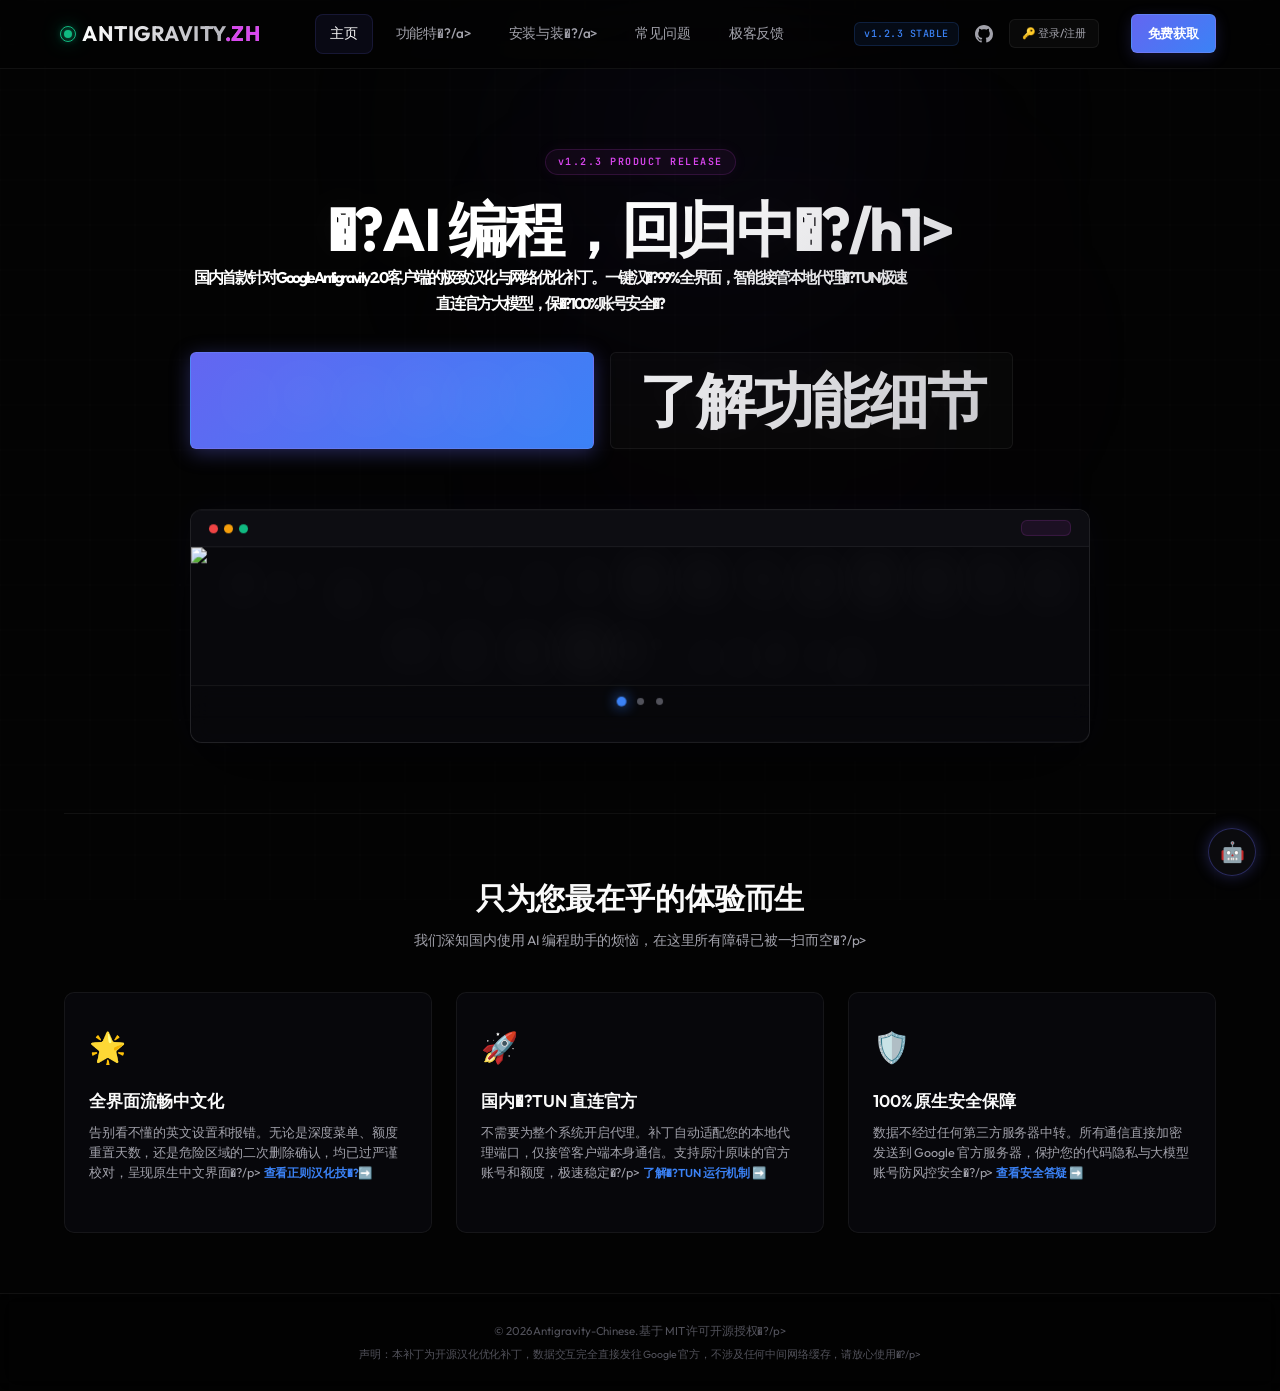
==== commit 2eb5ba3a: "perf: reduce Turnstile timeout to 1.5s and terminate script download on mobile fallback" ====
--- a/index.html
+++ b/index.html
@@ -3,7 +3,7 @@
 <head>
   <meta charset="UTF-8">
   <meta name="viewport" content="width=device-width, initial-scale=1.0">
-  <title>Antigravity 2.0 中文汉化与网络优化补丁 | 官方原生极致体验</title>
+  <title>Antigravity 2.0 中文汉化与网络优化补�?| 官方原生极致体验</title>
   <link rel="preconnect" href="https://fonts.googleapis.com">
   <link rel="preconnect" href="https://fonts.gstatic.com" crossorigin>
   <link href="https://fonts.googleapis.com/css2?family=Outfit:wght@400;500;600;700&family=JetBrains+Mono:wght@400;500&display=swap" rel="stylesheet">
@@ -23,8 +23,8 @@
       </div>
       <nav class="nav-menu">
         <a href="index.html" class="nav-link active">主页</a>
-        <a href="features.html" class="nav-link">功能特性</a>
-        <a href="install.html" class="nav-link">安装与装配</a>
+        <a href="features.html" class="nav-link">功能特�?/a>
+        <a href="install.html" class="nav-link">安装与装�?/a>
         <a href="faq.html" class="nav-link">常见问题</a>
         <a href="feedback.html" class="nav-link">极客反馈</a>
       </nav>
@@ -38,13 +38,13 @@
           <svg viewBox="0 0 16 16" width="18" height="18"><path fill="currentColor" fill-rule="evenodd" d="M8 0C3.58 0 0 3.58 0 8c0 3.54 2.29 6.53 5.47 7.59.4.07.55-.17.55-.38 0-.19-.01-.82-.01-1.49-2.01.37-2.53-.49-2.69-.94-.09-.23-.48-.94-.82-1.13-.28-.15-.68-.52-.01-.53.63-.01 1.08.58 1.23.82.72 1.21 1.87.87 2.33.66.07-.52.28-.87.51-1.07-1.78-.2-3.64-.89-3.64-3.95 0-.87.31-1.59.82-2.15-.08-.2-.36-1.02.08-2.12 0 0 .67-.21 2.2.82.64-.18 1.32-.27 2-.27.68 0 1.36.09 2 .27 1.53-1.04 2.2-.82 2.2-.82.44 1.1.16 1.92.08 2.12.51.56.82 1.27.82 2.15 0 3.07-1.87 3.75-3.65 3.95.29.25.54.73.54 1.48 0 1.07-.01 1.93-.01 2.2 0 .21.15.46.55.38A8.013 8.013 0 0016 8c0-4.42-3.58-8-8-8z"></path></svg>
         </a>
         
-        <!-- 全局登录态入口 -->
+        <!-- 全局登录态入�?-->
         <div id="nav-user-area" class="nav-user-zone">
           <button type="button" id="nav-login-trigger" class="nav-auth-trigger-btn">🔑 登录/注册</button>
           <div id="nav-user-menu" class="nav-user-dropdown" style="display: none;">
             <button type="button" id="nav-username-btn" class="nav-username-display">👤 <span id="nav-user-name-text"></span></button>
             <div class="dropdown-content">
-              <a href="#" id="nav-logout-action">退出登录</a>
+              <a href="#" id="nav-logout-action">退出登�?/a>
             </div>
           </div>
         </div>
@@ -60,9 +60,9 @@
       <div class="glow-container">
         <span class="release-glow-tag">v1.2.3 PRODUCT RELEASE</span>
       </div>
-      <h1 class="hero-huge-title">让 AI 编程，回归中文</h1>
+      <h1 class="hero-huge-title">�?AI 编程，回归中�?/h1>
       <p class="hero-main-subtitle">
-        国内首款针对 Google Antigravity 2.0 客户端的极致汉化与网络优化补丁。一键汉化 99% 全界面，智能接管本地代理免 TUN 极速直连官方大模型，保障 100% 账号安全。
+        国内首款针对 Google Antigravity 2.0 客户端的极致汉化与网络优化补丁。一键汉�?99% 全界面，智能接管本地代理�?TUN 极速直连官方大模型，保�?100% 账号安全�?
       </p>
       <div class="hero-buttons">
         <a href="install.html#downloads" class="btn-glow-primary">立即免费获取</a>
@@ -76,56 +76,56 @@
             <span class="dot yellow"></span>
             <span class="dot green"></span>
           </div>
-          <div class="screenshot-title-text" id="screenshot-title-text">Antigravity 2.0 — 菜单与界面完全中文化</div>
-          <div class="mock-tag">汉化版 v1.2.3</div>
+          <div class="screenshot-title-text" id="screenshot-title-text">Antigravity 2.0 �?菜单与界面完全中文化</div>
+          <div class="mock-tag">汉化�?v1.2.3</div>
         </div>
         <img
           id="real-screenshot-img"
           class="real-screenshot-img"
           src="https://github.com/user-attachments/assets/3758b0dd-8e85-47a4-bda4-0d921fa5b89f"
-          alt="Antigravity 2.0 菜单与设置项完全中文化截图"
+          alt="Antigravity 2.0 菜单与设置项完全中文化截�?
           loading="lazy"
         />
         <div class="screenshot-nav">
           <span class="sc-dot active"
             data-src="https://github.com/user-attachments/assets/3758b0dd-8e85-47a4-bda4-0d921fa5b89f"
-            data-label="全界面汉化"
-            data-title="Antigravity 2.0 — 菜单与界面完全中文化"></span>
+            data-label="全界面汉�?
+            data-title="Antigravity 2.0 �?菜单与界面完全中文化"></span>
           <span class="sc-dot"
             data-src="https://github.com/user-attachments/assets/24b8632f-1640-488e-b430-16027b4db58b"
-            data-label="左下角额度看板"
-            data-title="Antigravity 2.0 — 左下角常驻智能额度看板"></span>
+            data-label="左下角额度看�?
+            data-title="Antigravity 2.0 �?左下角常驻智能额度看�?></span>
           <span class="sc-dot"
             data-src="https://github.com/user-attachments/assets/670b81e0-ec00-4d00-9adc-0a5a1f255ebe"
-            data-label="登录中文化"
-            data-title="Antigravity 2.0 — 登录界面中文化与一键快捷登录"></span>
+            data-label="登录中文�?
+            data-title="Antigravity 2.0 �?登录界面中文化与一键快捷登�?></span>
         </div>
-        <div id="screenshot-label" class="screenshot-caption">全界面汉化</div>
+        <div id="screenshot-label" class="screenshot-caption">全界面汉�?/div>
       </div>
     </section>
 
     <section class="value-proposition-section">
       <div class="value-title-wrap">
         <h2>只为您最在乎的体验而生</h2>
-        <p>我们深知国内使用 AI 编程助手的烦恼，在这里所有障碍已被一扫而空。</p>
+        <p>我们深知国内使用 AI 编程助手的烦恼，在这里所有障碍已被一扫而空�?/p>
       </div>
       <div class="value-grid">
         <div class="value-card">
           <div class="v-icon">&#127775;</div>
           <h4>全界面流畅中文化</h4>
-          <p class="v-desc">告别看不懂的英文设置和报错。无论是深度菜单、额度重置天数，还是危险区域的二次删除确认，均已过严谨校对，呈现原生中文界面。</p>
-          <a href="features.html#zh-detail" class="v-link">查看正则汉化技术 &#10145;&#65039;</a>
+          <p class="v-desc">告别看不懂的英文设置和报错。无论是深度菜单、额度重置天数，还是危险区域的二次删除确认，均已过严谨校对，呈现原生中文界面�?/p>
+          <a href="features.html#zh-detail" class="v-link">查看正则汉化技�?&#10145;&#65039;</a>
         </div>
         <div class="value-card">
           <div class="v-icon">&#128640;</div>
-          <h4>国内免 TUN 直连官方</h4>
-          <p class="v-desc">不需要为整个系统开启代理。补丁自动适配您的本地代理端口，仅接管客户端本身通信。支持原汁原味的官方账号和额度，极速稳定。</p>
-          <a href="features.html#proxy-detail" class="v-link">了解免 TUN 运行机制 &#10145;&#65039;</a>
+          <h4>国内�?TUN 直连官方</h4>
+          <p class="v-desc">不需要为整个系统开启代理。补丁自动适配您的本地代理端口，仅接管客户端本身通信。支持原汁原味的官方账号和额度，极速稳定�?/p>
+          <a href="features.html#proxy-detail" class="v-link">了解�?TUN 运行机制 &#10145;&#65039;</a>
         </div>
         <div class="value-card">
           <div class="v-icon">&#128737;&#65039;</div>
           <h4>100% 原生安全保障</h4>
-          <p class="v-desc">数据不经过任何第三方服务器中转。所有通信直接加密发送到 Google 官方服务器，保护您的代码隐私与大模型账号防风控安全。</p>
+          <p class="v-desc">数据不经过任何第三方服务器中转。所有通信直接加密发送到 Google 官方服务器，保护您的代码隐私与大模型账号防风控安全�?/p>
           <a href="faq.html#security" class="v-link">查看安全答疑 &#10145;&#65039;</a>
         </div>
       </div>
@@ -134,11 +134,11 @@
   </main>
 
   <footer class="footer">
-    <p>&#169; 2026 Antigravity-Chinese. 基于 MIT 许可开源授权。</p>
-    <p class="muted">声明：本补丁为开源汉化优化补丁，数据交互完全直接发往 Google 官方，不涉及任何中间网络缓存，请放心使用。</p>
+    <p>&#169; 2026 Antigravity-Chinese. 基于 MIT 许可开源授权�?/p>
+    <p class="muted">声明：本补丁为开源汉化优化补丁，数据交互完全直接发往 Google 官方，不涉及任何中间网络缓存，请放心使用�?/p>
   </footer>
 
-  <!-- 全局登录注册模态弹窗 -->
+  <!-- 全局登录注册模态弹�?-->
   <div id="global-auth-modal" class="auth-modal">
     <div class="auth-modal-content">
       <span class="auth-modal-close" id="auth-modal-close-btn">&times;</span>
@@ -148,22 +148,22 @@
       </div>
       <!-- 登录表单 -->
       <form id="modal-login-form" class="auth-form active">
-        <input type="text" id="modal-login-user" placeholder="请输入账号" required class="auth-modal-input">
-        <input type="password" id="modal-login-pass" placeholder="请输入密码" required class="auth-modal-input">
+        <input type="text" id="modal-login-user" placeholder="请输入账�? required class="auth-modal-input">
+        <input type="password" id="modal-login-pass" placeholder="请输入密�? required class="auth-modal-input">
         <div class="turnstile-container" style="margin-bottom: 12px; display: flex; justify-content: center;"></div>
         <button type="submit" class="run-btn modal-submit-btn">立即登录</button>
       </form>
       <!-- 注册表单 -->
       <form id="modal-register-form" class="auth-form">
-        <input type="text" id="modal-reg-user" placeholder="创建账号 (3~20字)" required class="auth-modal-input">
-        <input type="password" id="modal-reg-pass" placeholder="设置密码 (最少6位)" required class="auth-modal-input">
+        <input type="text" id="modal-reg-user" placeholder="创建账号 (3~20�?" required class="auth-modal-input">
+        <input type="password" id="modal-reg-pass" placeholder="设置密码 (最�?�?" required class="auth-modal-input">
         <div class="turnstile-container" style="margin-bottom: 12px; display: flex; justify-content: center;"></div>
         <button type="submit" class="run-btn modal-submit-btn">立即注册</button>
       </form>
     </div>
   </div>
 
-  <!-- 全局 AI 智能助手悬浮窗 -->
+  <!-- 全局 AI 智能助手悬浮�?-->
   <div class="ai-assistant-wrapper">
     <div id="ai-chat-panel" class="ai-chat-panel">
       <div class="ai-chat-header">
@@ -174,11 +174,11 @@
         <span id="ai-chat-close-btn" class="ai-chat-close">&times;</span>
       </div>
       <div id="ai-chat-body" class="ai-chat-body">
-        <div class="chat-bubble ai">你好！我是 Antigravity 2.0 汉化助手。关于补丁安装、卸载、免 TUN 直连或封号安全等任何问题，您都可以随时问我！🤖</div>
+        <div class="chat-bubble ai">你好！我�?Antigravity 2.0 汉化助手。关于补丁安装、卸载、免 TUN 直连或封号安全等任何问题，您都可以随时问我！🤖</div>
       </div>
       <div class="ai-chat-footer">
         <input type="text" id="ai-chat-input" placeholder="输入提问..." class="ai-chat-input">
-        <button type="button" id="ai-chat-send-btn" class="ai-chat-send-btn">发送</button>
+        <button type="button" id="ai-chat-send-btn" class="ai-chat-send-btn">发�?/button>
       </div>
     </div>
     <button type="button" id="ai-assistant-trigger-btn" class="ai-assistant-trigger" title="AI 汉化助手">🤖</button>
@@ -188,6 +188,6 @@
   <script type='module' src='https://static.cloudflareinsights.com/beacon.min.js' data-cf-beacon='{"token": "520a4c978a1740f6b4d1f1a0a5027db9"}'></script>
   <!-- End Cloudflare Web Analytics -->
 
-  <script src="main.js?v=2.0.4"></script>
+  <script src="main.js?v=2.0.6"></script>
 </body>
 </html>
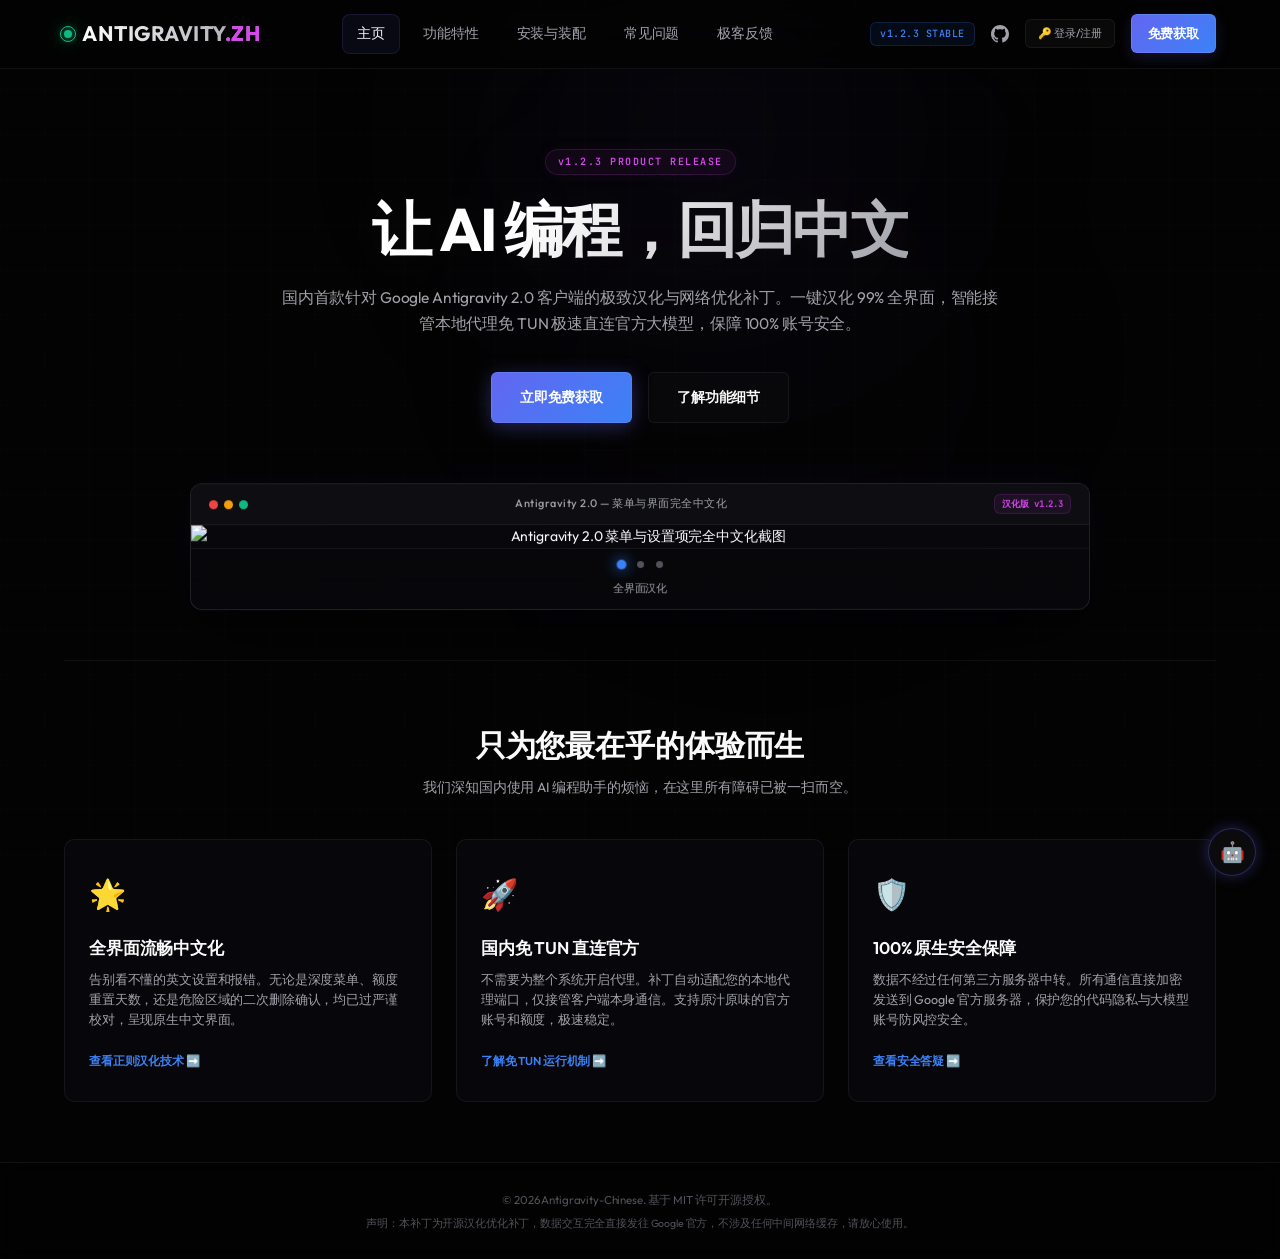
==== commit 7b28d7b3: "Revert "perf: reduce Turnstile timeout to 1.5s and terminate script download on mobile fallback" Thi" ====
--- a/index.html
+++ b/index.html
@@ -3,7 +3,7 @@
 <head>
   <meta charset="UTF-8">
   <meta name="viewport" content="width=device-width, initial-scale=1.0">
-  <title>Antigravity 2.0 中文汉化与网络优化补�?| 官方原生极致体验</title>
+  <title>Antigravity 2.0 中文汉化与网络优化补丁 | 官方原生极致体验</title>
   <link rel="preconnect" href="https://fonts.googleapis.com">
   <link rel="preconnect" href="https://fonts.gstatic.com" crossorigin>
   <link href="https://fonts.googleapis.com/css2?family=Outfit:wght@400;500;600;700&family=JetBrains+Mono:wght@400;500&display=swap" rel="stylesheet">
@@ -23,8 +23,8 @@
       </div>
       <nav class="nav-menu">
         <a href="index.html" class="nav-link active">主页</a>
-        <a href="features.html" class="nav-link">功能特�?/a>
-        <a href="install.html" class="nav-link">安装与装�?/a>
+        <a href="features.html" class="nav-link">功能特性</a>
+        <a href="install.html" class="nav-link">安装与装配</a>
         <a href="faq.html" class="nav-link">常见问题</a>
         <a href="feedback.html" class="nav-link">极客反馈</a>
       </nav>
@@ -38,13 +38,13 @@
           <svg viewBox="0 0 16 16" width="18" height="18"><path fill="currentColor" fill-rule="evenodd" d="M8 0C3.58 0 0 3.58 0 8c0 3.54 2.29 6.53 5.47 7.59.4.07.55-.17.55-.38 0-.19-.01-.82-.01-1.49-2.01.37-2.53-.49-2.69-.94-.09-.23-.48-.94-.82-1.13-.28-.15-.68-.52-.01-.53.63-.01 1.08.58 1.23.82.72 1.21 1.87.87 2.33.66.07-.52.28-.87.51-1.07-1.78-.2-3.64-.89-3.64-3.95 0-.87.31-1.59.82-2.15-.08-.2-.36-1.02.08-2.12 0 0 .67-.21 2.2.82.64-.18 1.32-.27 2-.27.68 0 1.36.09 2 .27 1.53-1.04 2.2-.82 2.2-.82.44 1.1.16 1.92.08 2.12.51.56.82 1.27.82 2.15 0 3.07-1.87 3.75-3.65 3.95.29.25.54.73.54 1.48 0 1.07-.01 1.93-.01 2.2 0 .21.15.46.55.38A8.013 8.013 0 0016 8c0-4.42-3.58-8-8-8z"></path></svg>
         </a>
         
-        <!-- 全局登录态入�?-->
+        <!-- 全局登录态入口 -->
         <div id="nav-user-area" class="nav-user-zone">
           <button type="button" id="nav-login-trigger" class="nav-auth-trigger-btn">🔑 登录/注册</button>
           <div id="nav-user-menu" class="nav-user-dropdown" style="display: none;">
             <button type="button" id="nav-username-btn" class="nav-username-display">👤 <span id="nav-user-name-text"></span></button>
             <div class="dropdown-content">
-              <a href="#" id="nav-logout-action">退出登�?/a>
+              <a href="#" id="nav-logout-action">退出登录</a>
             </div>
           </div>
         </div>
@@ -60,9 +60,9 @@
       <div class="glow-container">
         <span class="release-glow-tag">v1.2.3 PRODUCT RELEASE</span>
       </div>
-      <h1 class="hero-huge-title">�?AI 编程，回归中�?/h1>
+      <h1 class="hero-huge-title">让 AI 编程，回归中文</h1>
       <p class="hero-main-subtitle">
-        国内首款针对 Google Antigravity 2.0 客户端的极致汉化与网络优化补丁。一键汉�?99% 全界面，智能接管本地代理�?TUN 极速直连官方大模型，保�?100% 账号安全�?
+        国内首款针对 Google Antigravity 2.0 客户端的极致汉化与网络优化补丁。一键汉化 99% 全界面，智能接管本地代理免 TUN 极速直连官方大模型，保障 100% 账号安全。
       </p>
       <div class="hero-buttons">
         <a href="install.html#downloads" class="btn-glow-primary">立即免费获取</a>
@@ -76,56 +76,56 @@
             <span class="dot yellow"></span>
             <span class="dot green"></span>
           </div>
-          <div class="screenshot-title-text" id="screenshot-title-text">Antigravity 2.0 �?菜单与界面完全中文化</div>
-          <div class="mock-tag">汉化�?v1.2.3</div>
+          <div class="screenshot-title-text" id="screenshot-title-text">Antigravity 2.0 — 菜单与界面完全中文化</div>
+          <div class="mock-tag">汉化版 v1.2.3</div>
         </div>
         <img
           id="real-screenshot-img"
           class="real-screenshot-img"
           src="https://github.com/user-attachments/assets/3758b0dd-8e85-47a4-bda4-0d921fa5b89f"
-          alt="Antigravity 2.0 菜单与设置项完全中文化截�?
+          alt="Antigravity 2.0 菜单与设置项完全中文化截图"
           loading="lazy"
         />
         <div class="screenshot-nav">
           <span class="sc-dot active"
             data-src="https://github.com/user-attachments/assets/3758b0dd-8e85-47a4-bda4-0d921fa5b89f"
-            data-label="全界面汉�?
-            data-title="Antigravity 2.0 �?菜单与界面完全中文化"></span>
+            data-label="全界面汉化"
+            data-title="Antigravity 2.0 — 菜单与界面完全中文化"></span>
           <span class="sc-dot"
             data-src="https://github.com/user-attachments/assets/24b8632f-1640-488e-b430-16027b4db58b"
-            data-label="左下角额度看�?
-            data-title="Antigravity 2.0 �?左下角常驻智能额度看�?></span>
+            data-label="左下角额度看板"
+            data-title="Antigravity 2.0 — 左下角常驻智能额度看板"></span>
           <span class="sc-dot"
             data-src="https://github.com/user-attachments/assets/670b81e0-ec00-4d00-9adc-0a5a1f255ebe"
-            data-label="登录中文�?
-            data-title="Antigravity 2.0 �?登录界面中文化与一键快捷登�?></span>
+            data-label="登录中文化"
+            data-title="Antigravity 2.0 — 登录界面中文化与一键快捷登录"></span>
         </div>
-        <div id="screenshot-label" class="screenshot-caption">全界面汉�?/div>
+        <div id="screenshot-label" class="screenshot-caption">全界面汉化</div>
       </div>
     </section>
 
     <section class="value-proposition-section">
       <div class="value-title-wrap">
         <h2>只为您最在乎的体验而生</h2>
-        <p>我们深知国内使用 AI 编程助手的烦恼，在这里所有障碍已被一扫而空�?/p>
+        <p>我们深知国内使用 AI 编程助手的烦恼，在这里所有障碍已被一扫而空。</p>
       </div>
       <div class="value-grid">
         <div class="value-card">
           <div class="v-icon">&#127775;</div>
           <h4>全界面流畅中文化</h4>
-          <p class="v-desc">告别看不懂的英文设置和报错。无论是深度菜单、额度重置天数，还是危险区域的二次删除确认，均已过严谨校对，呈现原生中文界面�?/p>
-          <a href="features.html#zh-detail" class="v-link">查看正则汉化技�?&#10145;&#65039;</a>
+          <p class="v-desc">告别看不懂的英文设置和报错。无论是深度菜单、额度重置天数，还是危险区域的二次删除确认，均已过严谨校对，呈现原生中文界面。</p>
+          <a href="features.html#zh-detail" class="v-link">查看正则汉化技术 &#10145;&#65039;</a>
         </div>
         <div class="value-card">
           <div class="v-icon">&#128640;</div>
-          <h4>国内�?TUN 直连官方</h4>
-          <p class="v-desc">不需要为整个系统开启代理。补丁自动适配您的本地代理端口，仅接管客户端本身通信。支持原汁原味的官方账号和额度，极速稳定�?/p>
-          <a href="features.html#proxy-detail" class="v-link">了解�?TUN 运行机制 &#10145;&#65039;</a>
+          <h4>国内免 TUN 直连官方</h4>
+          <p class="v-desc">不需要为整个系统开启代理。补丁自动适配您的本地代理端口，仅接管客户端本身通信。支持原汁原味的官方账号和额度，极速稳定。</p>
+          <a href="features.html#proxy-detail" class="v-link">了解免 TUN 运行机制 &#10145;&#65039;</a>
         </div>
         <div class="value-card">
           <div class="v-icon">&#128737;&#65039;</div>
           <h4>100% 原生安全保障</h4>
-          <p class="v-desc">数据不经过任何第三方服务器中转。所有通信直接加密发送到 Google 官方服务器，保护您的代码隐私与大模型账号防风控安全�?/p>
+          <p class="v-desc">数据不经过任何第三方服务器中转。所有通信直接加密发送到 Google 官方服务器，保护您的代码隐私与大模型账号防风控安全。</p>
           <a href="faq.html#security" class="v-link">查看安全答疑 &#10145;&#65039;</a>
         </div>
       </div>
@@ -134,11 +134,11 @@
   </main>
 
   <footer class="footer">
-    <p>&#169; 2026 Antigravity-Chinese. 基于 MIT 许可开源授权�?/p>
-    <p class="muted">声明：本补丁为开源汉化优化补丁，数据交互完全直接发往 Google 官方，不涉及任何中间网络缓存，请放心使用�?/p>
+    <p>&#169; 2026 Antigravity-Chinese. 基于 MIT 许可开源授权。</p>
+    <p class="muted">声明：本补丁为开源汉化优化补丁，数据交互完全直接发往 Google 官方，不涉及任何中间网络缓存，请放心使用。</p>
   </footer>
 
-  <!-- 全局登录注册模态弹�?-->
+  <!-- 全局登录注册模态弹窗 -->
   <div id="global-auth-modal" class="auth-modal">
     <div class="auth-modal-content">
       <span class="auth-modal-close" id="auth-modal-close-btn">&times;</span>
@@ -148,22 +148,22 @@
       </div>
       <!-- 登录表单 -->
       <form id="modal-login-form" class="auth-form active">
-        <input type="text" id="modal-login-user" placeholder="请输入账�? required class="auth-modal-input">
-        <input type="password" id="modal-login-pass" placeholder="请输入密�? required class="auth-modal-input">
+        <input type="text" id="modal-login-user" placeholder="请输入账号" required class="auth-modal-input">
+        <input type="password" id="modal-login-pass" placeholder="请输入密码" required class="auth-modal-input">
         <div class="turnstile-container" style="margin-bottom: 12px; display: flex; justify-content: center;"></div>
         <button type="submit" class="run-btn modal-submit-btn">立即登录</button>
       </form>
       <!-- 注册表单 -->
       <form id="modal-register-form" class="auth-form">
-        <input type="text" id="modal-reg-user" placeholder="创建账号 (3~20�?" required class="auth-modal-input">
-        <input type="password" id="modal-reg-pass" placeholder="设置密码 (最�?�?" required class="auth-modal-input">
+        <input type="text" id="modal-reg-user" placeholder="创建账号 (3~20字)" required class="auth-modal-input">
+        <input type="password" id="modal-reg-pass" placeholder="设置密码 (最少6位)" required class="auth-modal-input">
         <div class="turnstile-container" style="margin-bottom: 12px; display: flex; justify-content: center;"></div>
         <button type="submit" class="run-btn modal-submit-btn">立即注册</button>
       </form>
     </div>
   </div>
 
-  <!-- 全局 AI 智能助手悬浮�?-->
+  <!-- 全局 AI 智能助手悬浮窗 -->
   <div class="ai-assistant-wrapper">
     <div id="ai-chat-panel" class="ai-chat-panel">
       <div class="ai-chat-header">
@@ -174,11 +174,11 @@
         <span id="ai-chat-close-btn" class="ai-chat-close">&times;</span>
       </div>
       <div id="ai-chat-body" class="ai-chat-body">
-        <div class="chat-bubble ai">你好！我�?Antigravity 2.0 汉化助手。关于补丁安装、卸载、免 TUN 直连或封号安全等任何问题，您都可以随时问我！🤖</div>
+        <div class="chat-bubble ai">你好！我是 Antigravity 2.0 汉化助手。关于补丁安装、卸载、免 TUN 直连或封号安全等任何问题，您都可以随时问我！🤖</div>
       </div>
       <div class="ai-chat-footer">
         <input type="text" id="ai-chat-input" placeholder="输入提问..." class="ai-chat-input">
-        <button type="button" id="ai-chat-send-btn" class="ai-chat-send-btn">发�?/button>
+        <button type="button" id="ai-chat-send-btn" class="ai-chat-send-btn">发送</button>
       </div>
     </div>
     <button type="button" id="ai-assistant-trigger-btn" class="ai-assistant-trigger" title="AI 汉化助手">🤖</button>
@@ -188,6 +188,6 @@
   <script type='module' src='https://static.cloudflareinsights.com/beacon.min.js' data-cf-beacon='{"token": "520a4c978a1740f6b4d1f1a0a5027db9"}'></script>
   <!-- End Cloudflare Web Analytics -->
 
-  <script src="main.js?v=2.0.6"></script>
+  <script src="main.js?v=2.0.5"></script>
 </body>
 </html>
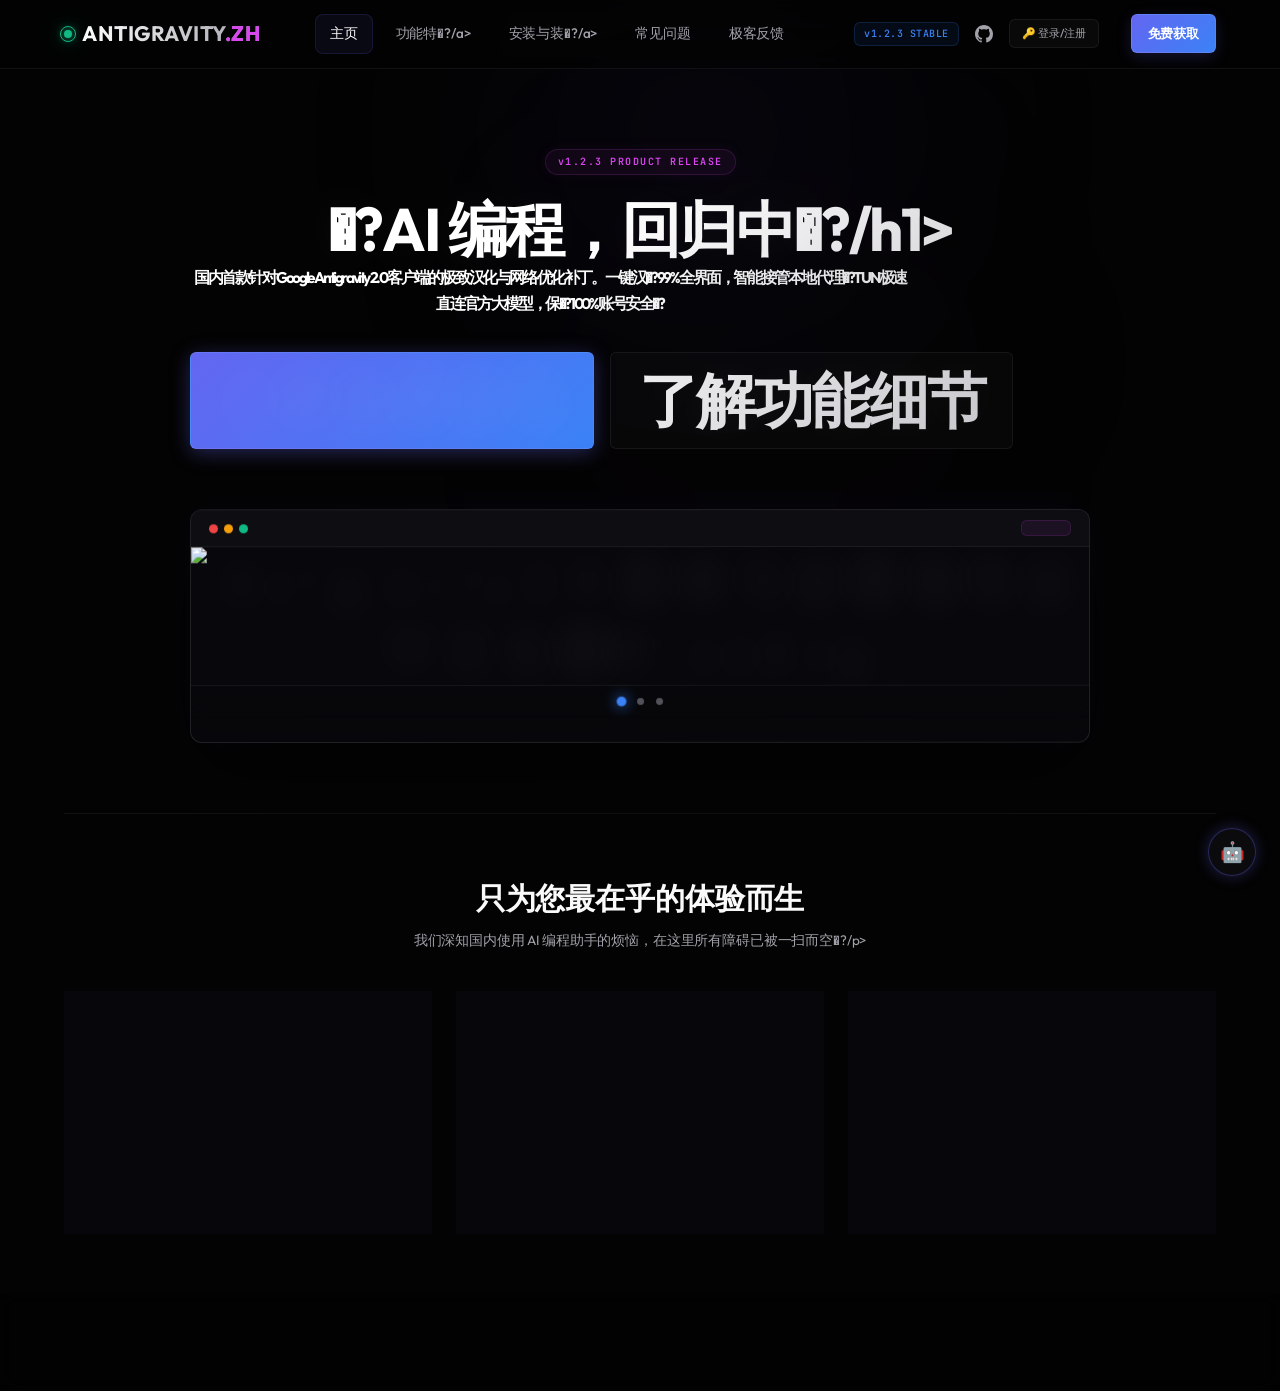
==== commit bd8e6a75: "feat: completely remove Cloudflare Turnstile verification module to avoid slow mobile network loadin" ====
--- a/index.html
+++ b/index.html
@@ -3,13 +3,11 @@
 <head>
   <meta charset="UTF-8">
   <meta name="viewport" content="width=device-width, initial-scale=1.0">
-  <title>Antigravity 2.0 中文汉化与网络优化补丁 | 官方原生极致体验</title>
+  <title>Antigravity 2.0 中文汉化与网络优化补�?| 官方原生极致体验</title>
   <link rel="preconnect" href="https://fonts.googleapis.com">
   <link rel="preconnect" href="https://fonts.gstatic.com" crossorigin>
   <link href="https://fonts.googleapis.com/css2?family=Outfit:wght@400;500;600;700&family=JetBrains+Mono:wght@400;500&display=swap" rel="stylesheet">
   <link rel="stylesheet" href="style.css?v=2.0.2">
-  <!-- Cloudflare Turnstile Verification SDK -->
-  <script src="https://challenges.cloudflare.com/turnstile/v0/api.js?onload=onloadTurnstileCallback" async defer></script>
 </head>
 <body>
 
@@ -23,8 +21,8 @@
       </div>
       <nav class="nav-menu">
         <a href="index.html" class="nav-link active">主页</a>
-        <a href="features.html" class="nav-link">功能特性</a>
-        <a href="install.html" class="nav-link">安装与装配</a>
+        <a href="features.html" class="nav-link">功能特�?/a>
+        <a href="install.html" class="nav-link">安装与装�?/a>
         <a href="faq.html" class="nav-link">常见问题</a>
         <a href="feedback.html" class="nav-link">极客反馈</a>
       </nav>
@@ -38,13 +36,13 @@
           <svg viewBox="0 0 16 16" width="18" height="18"><path fill="currentColor" fill-rule="evenodd" d="M8 0C3.58 0 0 3.58 0 8c0 3.54 2.29 6.53 5.47 7.59.4.07.55-.17.55-.38 0-.19-.01-.82-.01-1.49-2.01.37-2.53-.49-2.69-.94-.09-.23-.48-.94-.82-1.13-.28-.15-.68-.52-.01-.53.63-.01 1.08.58 1.23.82.72 1.21 1.87.87 2.33.66.07-.52.28-.87.51-1.07-1.78-.2-3.64-.89-3.64-3.95 0-.87.31-1.59.82-2.15-.08-.2-.36-1.02.08-2.12 0 0 .67-.21 2.2.82.64-.18 1.32-.27 2-.27.68 0 1.36.09 2 .27 1.53-1.04 2.2-.82 2.2-.82.44 1.1.16 1.92.08 2.12.51.56.82 1.27.82 2.15 0 3.07-1.87 3.75-3.65 3.95.29.25.54.73.54 1.48 0 1.07-.01 1.93-.01 2.2 0 .21.15.46.55.38A8.013 8.013 0 0016 8c0-4.42-3.58-8-8-8z"></path></svg>
         </a>
         
-        <!-- 全局登录态入口 -->
+        <!-- 全局登录态入�?-->
         <div id="nav-user-area" class="nav-user-zone">
           <button type="button" id="nav-login-trigger" class="nav-auth-trigger-btn">🔑 登录/注册</button>
           <div id="nav-user-menu" class="nav-user-dropdown" style="display: none;">
             <button type="button" id="nav-username-btn" class="nav-username-display">👤 <span id="nav-user-name-text"></span></button>
             <div class="dropdown-content">
-              <a href="#" id="nav-logout-action">退出登录</a>
+              <a href="#" id="nav-logout-action">退出登�?/a>
             </div>
           </div>
         </div>
@@ -60,9 +58,9 @@
       <div class="glow-container">
         <span class="release-glow-tag">v1.2.3 PRODUCT RELEASE</span>
       </div>
-      <h1 class="hero-huge-title">让 AI 编程，回归中文</h1>
+      <h1 class="hero-huge-title">�?AI 编程，回归中�?/h1>
       <p class="hero-main-subtitle">
-        国内首款针对 Google Antigravity 2.0 客户端的极致汉化与网络优化补丁。一键汉化 99% 全界面，智能接管本地代理免 TUN 极速直连官方大模型，保障 100% 账号安全。
+        国内首款针对 Google Antigravity 2.0 客户端的极致汉化与网络优化补丁。一键汉�?99% 全界面，智能接管本地代理�?TUN 极速直连官方大模型，保�?100% 账号安全�?
       </p>
       <div class="hero-buttons">
         <a href="install.html#downloads" class="btn-glow-primary">立即免费获取</a>
@@ -76,56 +74,56 @@
             <span class="dot yellow"></span>
             <span class="dot green"></span>
           </div>
-          <div class="screenshot-title-text" id="screenshot-title-text">Antigravity 2.0 — 菜单与界面完全中文化</div>
-          <div class="mock-tag">汉化版 v1.2.3</div>
+          <div class="screenshot-title-text" id="screenshot-title-text">Antigravity 2.0 �?菜单与界面完全中文化</div>
+          <div class="mock-tag">汉化�?v1.2.3</div>
         </div>
         <img
           id="real-screenshot-img"
           class="real-screenshot-img"
           src="https://github.com/user-attachments/assets/3758b0dd-8e85-47a4-bda4-0d921fa5b89f"
-          alt="Antigravity 2.0 菜单与设置项完全中文化截图"
+          alt="Antigravity 2.0 菜单与设置项完全中文化截�?
           loading="lazy"
         />
         <div class="screenshot-nav">
           <span class="sc-dot active"
             data-src="https://github.com/user-attachments/assets/3758b0dd-8e85-47a4-bda4-0d921fa5b89f"
-            data-label="全界面汉化"
-            data-title="Antigravity 2.0 — 菜单与界面完全中文化"></span>
+            data-label="全界面汉�?
+            data-title="Antigravity 2.0 �?菜单与界面完全中文化"></span>
           <span class="sc-dot"
             data-src="https://github.com/user-attachments/assets/24b8632f-1640-488e-b430-16027b4db58b"
-            data-label="左下角额度看板"
-            data-title="Antigravity 2.0 — 左下角常驻智能额度看板"></span>
+            data-label="左下角额度看�?
+            data-title="Antigravity 2.0 �?左下角常驻智能额度看�?></span>
           <span class="sc-dot"
             data-src="https://github.com/user-attachments/assets/670b81e0-ec00-4d00-9adc-0a5a1f255ebe"
-            data-label="登录中文化"
-            data-title="Antigravity 2.0 — 登录界面中文化与一键快捷登录"></span>
+            data-label="登录中文�?
+            data-title="Antigravity 2.0 �?登录界面中文化与一键快捷登�?></span>
         </div>
-        <div id="screenshot-label" class="screenshot-caption">全界面汉化</div>
+        <div id="screenshot-label" class="screenshot-caption">全界面汉�?/div>
       </div>
     </section>
 
     <section class="value-proposition-section">
       <div class="value-title-wrap">
         <h2>只为您最在乎的体验而生</h2>
-        <p>我们深知国内使用 AI 编程助手的烦恼，在这里所有障碍已被一扫而空。</p>
+        <p>我们深知国内使用 AI 编程助手的烦恼，在这里所有障碍已被一扫而空�?/p>
       </div>
       <div class="value-grid">
         <div class="value-card">
           <div class="v-icon">&#127775;</div>
           <h4>全界面流畅中文化</h4>
-          <p class="v-desc">告别看不懂的英文设置和报错。无论是深度菜单、额度重置天数，还是危险区域的二次删除确认，均已过严谨校对，呈现原生中文界面。</p>
-          <a href="features.html#zh-detail" class="v-link">查看正则汉化技术 &#10145;&#65039;</a>
+          <p class="v-desc">告别看不懂的英文设置和报错。无论是深度菜单、额度重置天数，还是危险区域的二次删除确认，均已过严谨校对，呈现原生中文界面�?/p>
+          <a href="features.html#zh-detail" class="v-link">查看正则汉化技�?&#10145;&#65039;</a>
         </div>
         <div class="value-card">
           <div class="v-icon">&#128640;</div>
-          <h4>国内免 TUN 直连官方</h4>
-          <p class="v-desc">不需要为整个系统开启代理。补丁自动适配您的本地代理端口，仅接管客户端本身通信。支持原汁原味的官方账号和额度，极速稳定。</p>
-          <a href="features.html#proxy-detail" class="v-link">了解免 TUN 运行机制 &#10145;&#65039;</a>
+          <h4>国内�?TUN 直连官方</h4>
+          <p class="v-desc">不需要为整个系统开启代理。补丁自动适配您的本地代理端口，仅接管客户端本身通信。支持原汁原味的官方账号和额度，极速稳定�?/p>
+          <a href="features.html#proxy-detail" class="v-link">了解�?TUN 运行机制 &#10145;&#65039;</a>
         </div>
         <div class="value-card">
           <div class="v-icon">&#128737;&#65039;</div>
           <h4>100% 原生安全保障</h4>
-          <p class="v-desc">数据不经过任何第三方服务器中转。所有通信直接加密发送到 Google 官方服务器，保护您的代码隐私与大模型账号防风控安全。</p>
+          <p class="v-desc">数据不经过任何第三方服务器中转。所有通信直接加密发送到 Google 官方服务器，保护您的代码隐私与大模型账号防风控安全�?/p>
           <a href="faq.html#security" class="v-link">查看安全答疑 &#10145;&#65039;</a>
         </div>
       </div>
@@ -134,11 +132,11 @@
   </main>
 
   <footer class="footer">
-    <p>&#169; 2026 Antigravity-Chinese. 基于 MIT 许可开源授权。</p>
-    <p class="muted">声明：本补丁为开源汉化优化补丁，数据交互完全直接发往 Google 官方，不涉及任何中间网络缓存，请放心使用。</p>
+    <p>&#169; 2026 Antigravity-Chinese. 基于 MIT 许可开源授权�?/p>
+    <p class="muted">声明：本补丁为开源汉化优化补丁，数据交互完全直接发往 Google 官方，不涉及任何中间网络缓存，请放心使用�?/p>
   </footer>
 
-  <!-- 全局登录注册模态弹窗 -->
+  <!-- 全局登录注册模态弹�?-->
   <div id="global-auth-modal" class="auth-modal">
     <div class="auth-modal-content">
       <span class="auth-modal-close" id="auth-modal-close-btn">&times;</span>
@@ -148,22 +146,20 @@
       </div>
       <!-- 登录表单 -->
       <form id="modal-login-form" class="auth-form active">
-        <input type="text" id="modal-login-user" placeholder="请输入账号" required class="auth-modal-input">
-        <input type="password" id="modal-login-pass" placeholder="请输入密码" required class="auth-modal-input">
-        <div class="turnstile-container" style="margin-bottom: 12px; display: flex; justify-content: center;"></div>
+        <input type="text" id="modal-login-user" placeholder="请输入账�? required class="auth-modal-input">
+        <input type="password" id="modal-login-pass" placeholder="请输入密�? required class="auth-modal-input">
         <button type="submit" class="run-btn modal-submit-btn">立即登录</button>
       </form>
       <!-- 注册表单 -->
       <form id="modal-register-form" class="auth-form">
-        <input type="text" id="modal-reg-user" placeholder="创建账号 (3~20字)" required class="auth-modal-input">
-        <input type="password" id="modal-reg-pass" placeholder="设置密码 (最少6位)" required class="auth-modal-input">
-        <div class="turnstile-container" style="margin-bottom: 12px; display: flex; justify-content: center;"></div>
+        <input type="text" id="modal-reg-user" placeholder="创建账号 (3~20�?" required class="auth-modal-input">
+        <input type="password" id="modal-reg-pass" placeholder="设置密码 (最�?�?" required class="auth-modal-input">
         <button type="submit" class="run-btn modal-submit-btn">立即注册</button>
       </form>
     </div>
   </div>
 
-  <!-- 全局 AI 智能助手悬浮窗 -->
+  <!-- 全局 AI 智能助手悬浮�?-->
   <div class="ai-assistant-wrapper">
     <div id="ai-chat-panel" class="ai-chat-panel">
       <div class="ai-chat-header">
@@ -174,11 +170,11 @@
         <span id="ai-chat-close-btn" class="ai-chat-close">&times;</span>
       </div>
       <div id="ai-chat-body" class="ai-chat-body">
-        <div class="chat-bubble ai">你好！我是 Antigravity 2.0 汉化助手。关于补丁安装、卸载、免 TUN 直连或封号安全等任何问题，您都可以随时问我！🤖</div>
+        <div class="chat-bubble ai">你好！我�?Antigravity 2.0 汉化助手。关于补丁安装、卸载、免 TUN 直连或封号安全等任何问题，您都可以随时问我！🤖</div>
       </div>
       <div class="ai-chat-footer">
         <input type="text" id="ai-chat-input" placeholder="输入提问..." class="ai-chat-input">
-        <button type="button" id="ai-chat-send-btn" class="ai-chat-send-btn">发送</button>
+        <button type="button" id="ai-chat-send-btn" class="ai-chat-send-btn">发�?/button>
       </div>
     </div>
     <button type="button" id="ai-assistant-trigger-btn" class="ai-assistant-trigger" title="AI 汉化助手">🤖</button>
@@ -188,6 +184,7 @@
   <script type='module' src='https://static.cloudflareinsights.com/beacon.min.js' data-cf-beacon='{"token": "520a4c978a1740f6b4d1f1a0a5027db9"}'></script>
   <!-- End Cloudflare Web Analytics -->
 
-  <script src="main.js?v=2.0.5"></script>
+  <script src="main.js?v=2.0.7"></script>
 </body>
 </html>
+
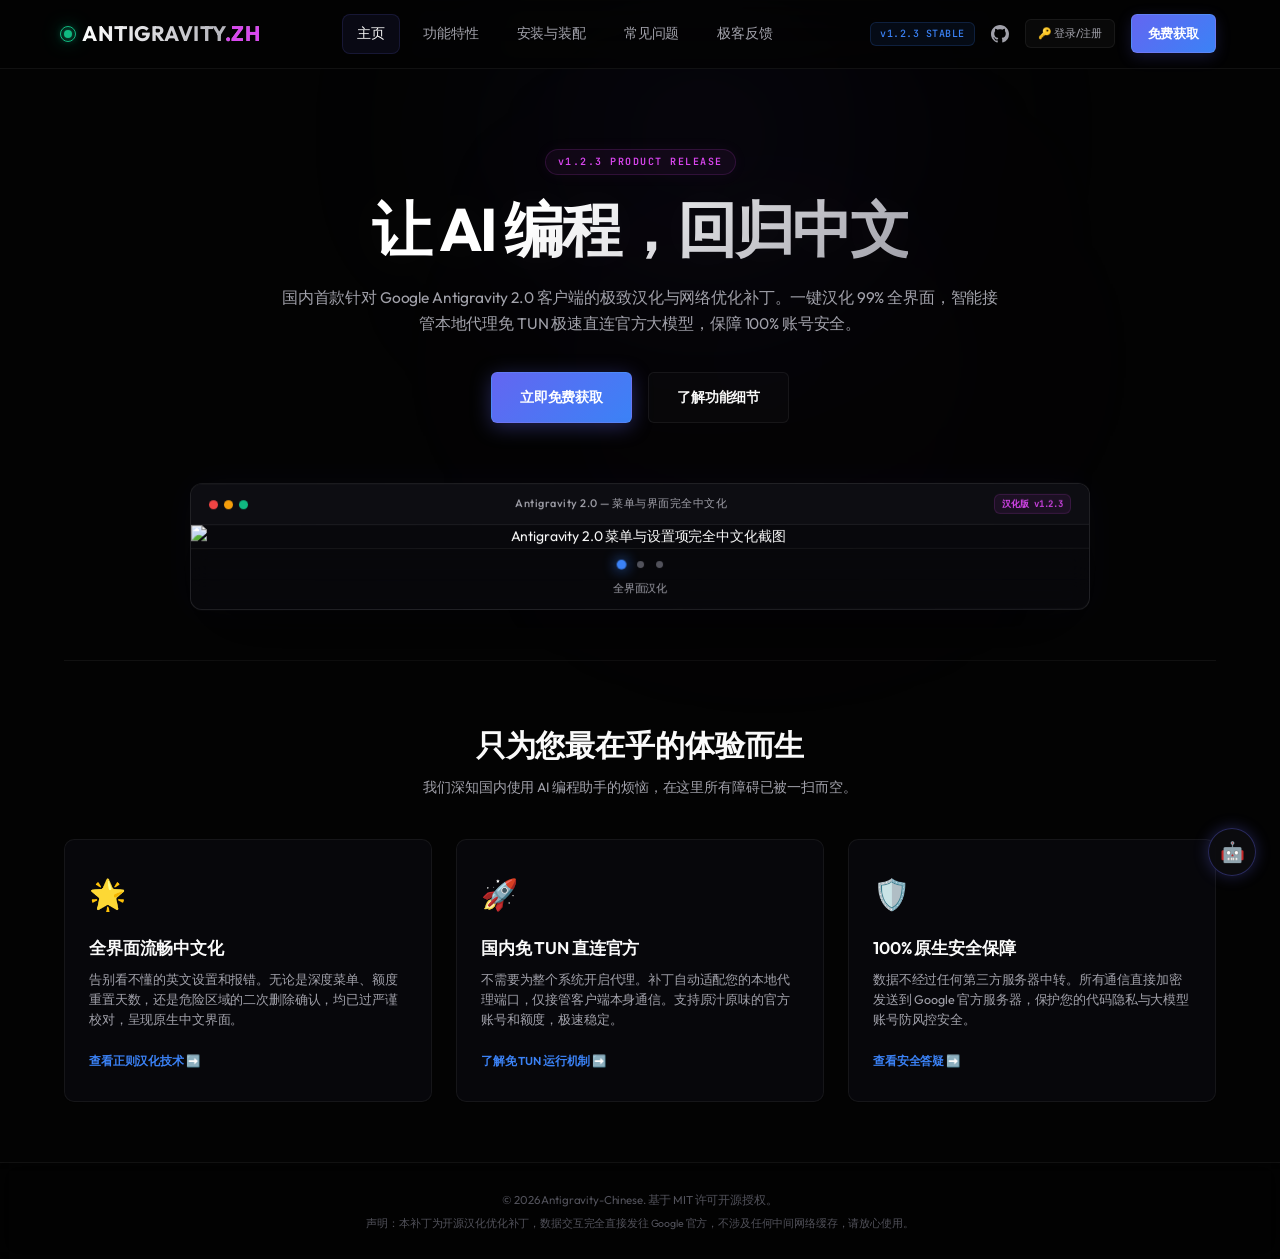
==== commit b44073d2: "fix: resolve HTML file encoding issue and completely remove Turnstile" ====
--- a/index.html
+++ b/index.html
@@ -3,12 +3,12 @@
 <head>
   <meta charset="UTF-8">
   <meta name="viewport" content="width=device-width, initial-scale=1.0">
-  <title>Antigravity 2.0 中文汉化与网络优化补�?| 官方原生极致体验</title>
+  <title>Antigravity 2.0 中文汉化与网络优化补丁 | 官方原生极致体验</title>
   <link rel="preconnect" href="https://fonts.googleapis.com">
   <link rel="preconnect" href="https://fonts.gstatic.com" crossorigin>
   <link href="https://fonts.googleapis.com/css2?family=Outfit:wght@400;500;600;700&family=JetBrains+Mono:wght@400;500&display=swap" rel="stylesheet">
   <link rel="stylesheet" href="style.css?v=2.0.2">
-</head>
+  </head>
 <body>
 
   <canvas id="grid-bg"></canvas>
@@ -21,8 +21,8 @@
       </div>
       <nav class="nav-menu">
         <a href="index.html" class="nav-link active">主页</a>
-        <a href="features.html" class="nav-link">功能特�?/a>
-        <a href="install.html" class="nav-link">安装与装�?/a>
+        <a href="features.html" class="nav-link">功能特性</a>
+        <a href="install.html" class="nav-link">安装与装配</a>
         <a href="faq.html" class="nav-link">常见问题</a>
         <a href="feedback.html" class="nav-link">极客反馈</a>
       </nav>
@@ -36,13 +36,13 @@
           <svg viewBox="0 0 16 16" width="18" height="18"><path fill="currentColor" fill-rule="evenodd" d="M8 0C3.58 0 0 3.58 0 8c0 3.54 2.29 6.53 5.47 7.59.4.07.55-.17.55-.38 0-.19-.01-.82-.01-1.49-2.01.37-2.53-.49-2.69-.94-.09-.23-.48-.94-.82-1.13-.28-.15-.68-.52-.01-.53.63-.01 1.08.58 1.23.82.72 1.21 1.87.87 2.33.66.07-.52.28-.87.51-1.07-1.78-.2-3.64-.89-3.64-3.95 0-.87.31-1.59.82-2.15-.08-.2-.36-1.02.08-2.12 0 0 .67-.21 2.2.82.64-.18 1.32-.27 2-.27.68 0 1.36.09 2 .27 1.53-1.04 2.2-.82 2.2-.82.44 1.1.16 1.92.08 2.12.51.56.82 1.27.82 2.15 0 3.07-1.87 3.75-3.65 3.95.29.25.54.73.54 1.48 0 1.07-.01 1.93-.01 2.2 0 .21.15.46.55.38A8.013 8.013 0 0016 8c0-4.42-3.58-8-8-8z"></path></svg>
         </a>
         
-        <!-- 全局登录态入�?-->
+        <!-- 全局登录态入口 -->
         <div id="nav-user-area" class="nav-user-zone">
           <button type="button" id="nav-login-trigger" class="nav-auth-trigger-btn">🔑 登录/注册</button>
           <div id="nav-user-menu" class="nav-user-dropdown" style="display: none;">
             <button type="button" id="nav-username-btn" class="nav-username-display">👤 <span id="nav-user-name-text"></span></button>
             <div class="dropdown-content">
-              <a href="#" id="nav-logout-action">退出登�?/a>
+              <a href="#" id="nav-logout-action">退出登录</a>
             </div>
           </div>
         </div>
@@ -58,9 +58,9 @@
       <div class="glow-container">
         <span class="release-glow-tag">v1.2.3 PRODUCT RELEASE</span>
       </div>
-      <h1 class="hero-huge-title">�?AI 编程，回归中�?/h1>
+      <h1 class="hero-huge-title">让 AI 编程，回归中文</h1>
       <p class="hero-main-subtitle">
-        国内首款针对 Google Antigravity 2.0 客户端的极致汉化与网络优化补丁。一键汉�?99% 全界面，智能接管本地代理�?TUN 极速直连官方大模型，保�?100% 账号安全�?
+        国内首款针对 Google Antigravity 2.0 客户端的极致汉化与网络优化补丁。一键汉化 99% 全界面，智能接管本地代理免 TUN 极速直连官方大模型，保障 100% 账号安全。
       </p>
       <div class="hero-buttons">
         <a href="install.html#downloads" class="btn-glow-primary">立即免费获取</a>
@@ -74,56 +74,56 @@
             <span class="dot yellow"></span>
             <span class="dot green"></span>
           </div>
-          <div class="screenshot-title-text" id="screenshot-title-text">Antigravity 2.0 �?菜单与界面完全中文化</div>
-          <div class="mock-tag">汉化�?v1.2.3</div>
+          <div class="screenshot-title-text" id="screenshot-title-text">Antigravity 2.0 — 菜单与界面完全中文化</div>
+          <div class="mock-tag">汉化版 v1.2.3</div>
         </div>
         <img
           id="real-screenshot-img"
           class="real-screenshot-img"
           src="https://github.com/user-attachments/assets/3758b0dd-8e85-47a4-bda4-0d921fa5b89f"
-          alt="Antigravity 2.0 菜单与设置项完全中文化截�?
+          alt="Antigravity 2.0 菜单与设置项完全中文化截图"
           loading="lazy"
         />
         <div class="screenshot-nav">
           <span class="sc-dot active"
             data-src="https://github.com/user-attachments/assets/3758b0dd-8e85-47a4-bda4-0d921fa5b89f"
-            data-label="全界面汉�?
-            data-title="Antigravity 2.0 �?菜单与界面完全中文化"></span>
+            data-label="全界面汉化"
+            data-title="Antigravity 2.0 — 菜单与界面完全中文化"></span>
           <span class="sc-dot"
             data-src="https://github.com/user-attachments/assets/24b8632f-1640-488e-b430-16027b4db58b"
-            data-label="左下角额度看�?
-            data-title="Antigravity 2.0 �?左下角常驻智能额度看�?></span>
+            data-label="左下角额度看板"
+            data-title="Antigravity 2.0 — 左下角常驻智能额度看板"></span>
           <span class="sc-dot"
             data-src="https://github.com/user-attachments/assets/670b81e0-ec00-4d00-9adc-0a5a1f255ebe"
-            data-label="登录中文�?
-            data-title="Antigravity 2.0 �?登录界面中文化与一键快捷登�?></span>
+            data-label="登录中文化"
+            data-title="Antigravity 2.0 — 登录界面中文化与一键快捷登录"></span>
         </div>
-        <div id="screenshot-label" class="screenshot-caption">全界面汉�?/div>
+        <div id="screenshot-label" class="screenshot-caption">全界面汉化</div>
       </div>
     </section>
 
     <section class="value-proposition-section">
       <div class="value-title-wrap">
         <h2>只为您最在乎的体验而生</h2>
-        <p>我们深知国内使用 AI 编程助手的烦恼，在这里所有障碍已被一扫而空�?/p>
+        <p>我们深知国内使用 AI 编程助手的烦恼，在这里所有障碍已被一扫而空。</p>
       </div>
       <div class="value-grid">
         <div class="value-card">
           <div class="v-icon">&#127775;</div>
           <h4>全界面流畅中文化</h4>
-          <p class="v-desc">告别看不懂的英文设置和报错。无论是深度菜单、额度重置天数，还是危险区域的二次删除确认，均已过严谨校对，呈现原生中文界面�?/p>
-          <a href="features.html#zh-detail" class="v-link">查看正则汉化技�?&#10145;&#65039;</a>
+          <p class="v-desc">告别看不懂的英文设置和报错。无论是深度菜单、额度重置天数，还是危险区域的二次删除确认，均已过严谨校对，呈现原生中文界面。</p>
+          <a href="features.html#zh-detail" class="v-link">查看正则汉化技术 &#10145;&#65039;</a>
         </div>
         <div class="value-card">
           <div class="v-icon">&#128640;</div>
-          <h4>国内�?TUN 直连官方</h4>
-          <p class="v-desc">不需要为整个系统开启代理。补丁自动适配您的本地代理端口，仅接管客户端本身通信。支持原汁原味的官方账号和额度，极速稳定�?/p>
-          <a href="features.html#proxy-detail" class="v-link">了解�?TUN 运行机制 &#10145;&#65039;</a>
+          <h4>国内免 TUN 直连官方</h4>
+          <p class="v-desc">不需要为整个系统开启代理。补丁自动适配您的本地代理端口，仅接管客户端本身通信。支持原汁原味的官方账号和额度，极速稳定。</p>
+          <a href="features.html#proxy-detail" class="v-link">了解免 TUN 运行机制 &#10145;&#65039;</a>
         </div>
         <div class="value-card">
           <div class="v-icon">&#128737;&#65039;</div>
           <h4>100% 原生安全保障</h4>
-          <p class="v-desc">数据不经过任何第三方服务器中转。所有通信直接加密发送到 Google 官方服务器，保护您的代码隐私与大模型账号防风控安全�?/p>
+          <p class="v-desc">数据不经过任何第三方服务器中转。所有通信直接加密发送到 Google 官方服务器，保护您的代码隐私与大模型账号防风控安全。</p>
           <a href="faq.html#security" class="v-link">查看安全答疑 &#10145;&#65039;</a>
         </div>
       </div>
@@ -132,11 +132,11 @@
   </main>
 
   <footer class="footer">
-    <p>&#169; 2026 Antigravity-Chinese. 基于 MIT 许可开源授权�?/p>
-    <p class="muted">声明：本补丁为开源汉化优化补丁，数据交互完全直接发往 Google 官方，不涉及任何中间网络缓存，请放心使用�?/p>
+    <p>&#169; 2026 Antigravity-Chinese. 基于 MIT 许可开源授权。</p>
+    <p class="muted">声明：本补丁为开源汉化优化补丁，数据交互完全直接发往 Google 官方，不涉及任何中间网络缓存，请放心使用。</p>
   </footer>
 
-  <!-- 全局登录注册模态弹�?-->
+  <!-- 全局登录注册模态弹窗 -->
   <div id="global-auth-modal" class="auth-modal">
     <div class="auth-modal-content">
       <span class="auth-modal-close" id="auth-modal-close-btn">&times;</span>
@@ -146,20 +146,20 @@
       </div>
       <!-- 登录表单 -->
       <form id="modal-login-form" class="auth-form active">
-        <input type="text" id="modal-login-user" placeholder="请输入账�? required class="auth-modal-input">
-        <input type="password" id="modal-login-pass" placeholder="请输入密�? required class="auth-modal-input">
+        <input type="text" id="modal-login-user" placeholder="请输入账号" required class="auth-modal-input">
+        <input type="password" id="modal-login-pass" placeholder="请输入密码" required class="auth-modal-input">
         <button type="submit" class="run-btn modal-submit-btn">立即登录</button>
       </form>
       <!-- 注册表单 -->
       <form id="modal-register-form" class="auth-form">
-        <input type="text" id="modal-reg-user" placeholder="创建账号 (3~20�?" required class="auth-modal-input">
-        <input type="password" id="modal-reg-pass" placeholder="设置密码 (最�?�?" required class="auth-modal-input">
+        <input type="text" id="modal-reg-user" placeholder="创建账号 (3~20字)" required class="auth-modal-input">
+        <input type="password" id="modal-reg-pass" placeholder="设置密码 (最少6位)" required class="auth-modal-input">
         <button type="submit" class="run-btn modal-submit-btn">立即注册</button>
       </form>
     </div>
   </div>
 
-  <!-- 全局 AI 智能助手悬浮�?-->
+  <!-- 全局 AI 智能助手悬浮窗 -->
   <div class="ai-assistant-wrapper">
     <div id="ai-chat-panel" class="ai-chat-panel">
       <div class="ai-chat-header">
@@ -170,11 +170,11 @@
         <span id="ai-chat-close-btn" class="ai-chat-close">&times;</span>
       </div>
       <div id="ai-chat-body" class="ai-chat-body">
-        <div class="chat-bubble ai">你好！我�?Antigravity 2.0 汉化助手。关于补丁安装、卸载、免 TUN 直连或封号安全等任何问题，您都可以随时问我！🤖</div>
+        <div class="chat-bubble ai">你好！我是 Antigravity 2.0 汉化助手。关于补丁安装、卸载、免 TUN 直连或封号安全等任何问题，您都可以随时问我！🤖</div>
       </div>
       <div class="ai-chat-footer">
         <input type="text" id="ai-chat-input" placeholder="输入提问..." class="ai-chat-input">
-        <button type="button" id="ai-chat-send-btn" class="ai-chat-send-btn">发�?/button>
+        <button type="button" id="ai-chat-send-btn" class="ai-chat-send-btn">发送</button>
       </div>
     </div>
     <button type="button" id="ai-assistant-trigger-btn" class="ai-assistant-trigger" title="AI 汉化助手">🤖</button>
@@ -187,4 +187,3 @@
   <script src="main.js?v=2.0.7"></script>
 </body>
 </html>
-
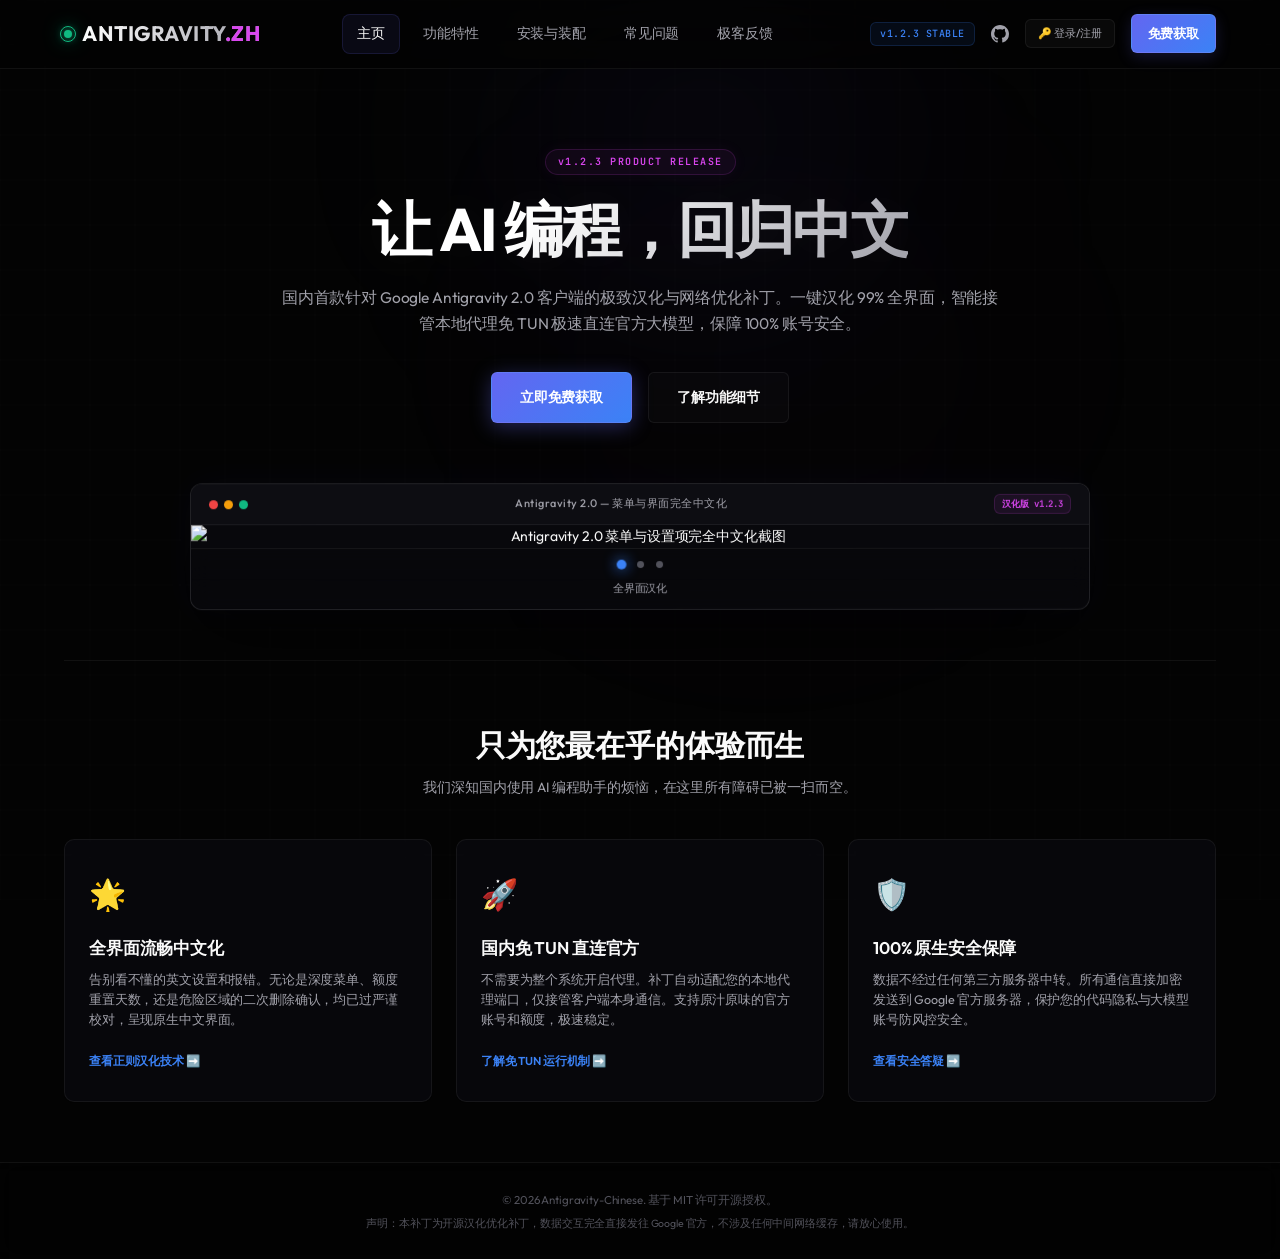
==== commit c27fae9c: "revert: Restore site before AI and security integrations Restore the repository tree to e9a0d0b to r" ====
--- a/index.html
+++ b/index.html
@@ -7,8 +7,8 @@
   <link rel="preconnect" href="https://fonts.googleapis.com">
   <link rel="preconnect" href="https://fonts.gstatic.com" crossorigin>
   <link href="https://fonts.googleapis.com/css2?family=Outfit:wght@400;500;600;700&family=JetBrains+Mono:wght@400;500&display=swap" rel="stylesheet">
-  <link rel="stylesheet" href="style.css?v=2.0.2">
-  </head>
+  <link rel="stylesheet" href="style.css">
+</head>
 <body>
 
   <canvas id="grid-bg"></canvas>
@@ -159,31 +159,6 @@
     </div>
   </div>
 
-  <!-- 全局 AI 智能助手悬浮窗 -->
-  <div class="ai-assistant-wrapper">
-    <div id="ai-chat-panel" class="ai-chat-panel">
-      <div class="ai-chat-header">
-        <div class="ai-chat-title">
-          <span class="status-dot"></span>
-          <span>极客汉化 AI 助理</span>
-        </div>
-        <span id="ai-chat-close-btn" class="ai-chat-close">&times;</span>
-      </div>
-      <div id="ai-chat-body" class="ai-chat-body">
-        <div class="chat-bubble ai">你好！我是 Antigravity 2.0 汉化助手。关于补丁安装、卸载、免 TUN 直连或封号安全等任何问题，您都可以随时问我！🤖</div>
-      </div>
-      <div class="ai-chat-footer">
-        <input type="text" id="ai-chat-input" placeholder="输入提问..." class="ai-chat-input">
-        <button type="button" id="ai-chat-send-btn" class="ai-chat-send-btn">发送</button>
-      </div>
-    </div>
-    <button type="button" id="ai-assistant-trigger-btn" class="ai-assistant-trigger" title="AI 汉化助手">🤖</button>
-  </div>
-
-  <!-- Cloudflare Web Analytics -->
-  <script type='module' src='https://static.cloudflareinsights.com/beacon.min.js' data-cf-beacon='{"token": "520a4c978a1740f6b4d1f1a0a5027db9"}'></script>
-  <!-- End Cloudflare Web Analytics -->
-
-  <script src="main.js?v=2.0.7"></script>
+  <script src="main.js?v=2.0.1"></script>
 </body>
 </html>
--- a/style.css
+++ b/style.css
@@ -2376,200 +2376,7 @@
   border-color: rgba(59, 130, 246, 0.25) !important;
   box-shadow: 0 10px 30px rgba(59, 130, 246, 0.04);
   background: rgba(255, 255, 255, 0.03) !important;
-}
-/* cache-buster: 2026-07-10T17:51 */
-
-/* ==========================================================================
-   AI 智能助手悬浮窗样式 (Global AI Assistant Float Window)
-   ========================================================================== */
-.ai-assistant-wrapper {
-  position: fixed;
-  right: 24px;
-  bottom: 24px;
-  z-index: 9999;
-  display: flex;
-  flex-direction: column;
-  align-items: flex-end;
-  font-family: var(--font-display);
-}
-
-/* 浮动触发气泡 */
-.ai-assistant-trigger {
-  width: 48px;
-  height: 48px;
-  border-radius: 50%;
-  background: rgba(13, 13, 17, 0.85);
-  border: 1px solid rgba(99, 102, 241, 0.35);
-  color: #fff;
-  font-size: 20px;
-  display: flex;
-  align-items: center;
-  justify-content: center;
-  cursor: pointer;
-  box-shadow: 0 0 15px rgba(99, 102, 241, 0.3);
-  transition: all 0.3s cubic-bezier(0.175, 0.885, 0.32, 1.275);
-  backdrop-filter: blur(10px);
-}
-
-.ai-assistant-trigger:hover {
-  transform: translateY(-4px) scale(1.05);
-  border-color: var(--neon-pink);
-  box-shadow: 0 0 20px rgba(217, 70, 239, 0.5);
-}
-
-/* 聊天面板 */
-.ai-chat-panel {
-  width: 330px;
-  height: 440px;
-  background: rgba(13, 13, 17, 0.88);
-  border: 1px solid rgba(255, 255, 255, 0.08);
-  border-radius: 12px;
-  box-shadow: 0 15px 40px rgba(0, 0, 0, 0.5);
-  backdrop-filter: blur(25px);
-  -webkit-backdrop-filter: blur(25px);
-  display: flex;
-  flex-direction: column;
-  overflow: hidden;
-  margin-bottom: 12px;
-  opacity: 0;
-  transform: translateY(20px) scale(0.95);
-  pointer-events: none;
-  transition: all 0.3s cubic-bezier(0.16, 1, 0.3, 1);
-  transform-origin: right bottom;
-}
-
-.ai-chat-panel.active {
-  opacity: 1;
-  transform: translateY(0) scale(1);
-  pointer-events: auto;
-}
-
-/* 聊天头部 */
-.ai-chat-header {
-  padding: 14px 16px;
-  background: rgba(255, 255, 255, 0.02);
-  border-bottom: 1px solid rgba(255, 255, 255, 0.05);
-  display: flex;
-  justify-content: space-between;
-  align-items: center;
-}
-
-.ai-chat-title {
-  display: flex;
-  align-items: center;
-  gap: 8px;
-  font-size: 12px;
-  font-weight: 600;
-  color: #fff;
-}
-
-.status-dot {
-  width: 6px;
-  height: 6px;
-  border-radius: 50%;
-  background: #10b981;
-  box-shadow: 0 0 8px #10b981;
-}
-
-.ai-chat-close {
-  color: var(--text-muted);
-  font-size: 16px;
-  cursor: pointer;
-  transition: var(--transition-smooth);
-}
-
-.ai-chat-close:hover {
-  color: #fff;
-}
-
-/* 聊天记录区 */
-.ai-chat-body {
-  flex-grow: 1;
-  padding: 16px;
-  overflow-y: auto;
-  display: flex;
-  flex-direction: column;
-  gap: 12px;
-  /* 隐藏滚动条 */
-  scrollbar-width: none;
-}
-
-.ai-chat-body::-webkit-scrollbar {
-  display: none;
-}
-
-/* 对话气泡 */
-.chat-bubble {
-  max-width: 80%;
-  padding: 8px 12px;
-  font-size: 11.5px;
-  line-height: 1.5;
-  word-break: break-all;
-  white-space: pre-wrap;
-}
-
-.chat-bubble.user {
-  background: rgba(99, 102, 241, 0.15);
-  border: 1px solid rgba(99, 102, 241, 0.25);
-  color: #fff;
-  border-radius: 12px 12px 0 12px;
-  align-self: flex-end;
-}
-
-.chat-bubble.ai {
-  background: rgba(255, 255, 255, 0.03);
-  border: 1px solid var(--border-color);
-  color: var(--text-secondary);
-  border-radius: 12px 12px 12px 0;
-  align-self: flex-start;
-}
-
-/* 输入区域 */
-.ai-chat-footer {
-  padding: 12px;
-  background: rgba(0, 0, 0, 0.2);
-  border-top: 1px solid rgba(255, 255, 255, 0.05);
-  display: flex;
-  gap: 8px;
-}
-
-.ai-chat-input {
-  flex-grow: 1;
-  background: rgba(255, 255, 255, 0.03);
-  border: 1px solid var(--border-color);
-  border-radius: 6px;
-  padding: 8px 12px;
-  color: #fff;
-  font-size: 11px;
-  outline: none;
-  font-family: var(--font-display);
-  transition: var(--transition-smooth);
-}
-
-.ai-chat-input:focus {
-  border-color: var(--neon-blue);
-  background: rgba(255, 255, 255, 0.06);
-}
-
-.ai-chat-send-btn {
-  background: var(--neon-blue);
-  color: #fff;
-  border: none;
-  border-radius: 6px;
-  padding: 0 12px;
-  font-size: 11px;
-  cursor: pointer;
-  font-family: var(--font-display);
-  font-weight: 500;
-  transition: var(--transition-smooth);
-  box-shadow: 0 0 10px rgba(59, 130, 246, 0.3);
-}
-
-.ai-chat-send-btn:hover {
-  background: #2563eb;
-  box-shadow: 0 0 15px rgba(37, 99, 235, 0.5);
-}/ *   t r i g g e r   r e d e p l o y :   1   * / - 
- / *   t r i g g e r   r e d e p l o y :   2   * / +}
+/ /   c a c h e - b u s t e r :   2 0 2 6 - 0 7 - 1 0 T 1 7 : 5 1   
  
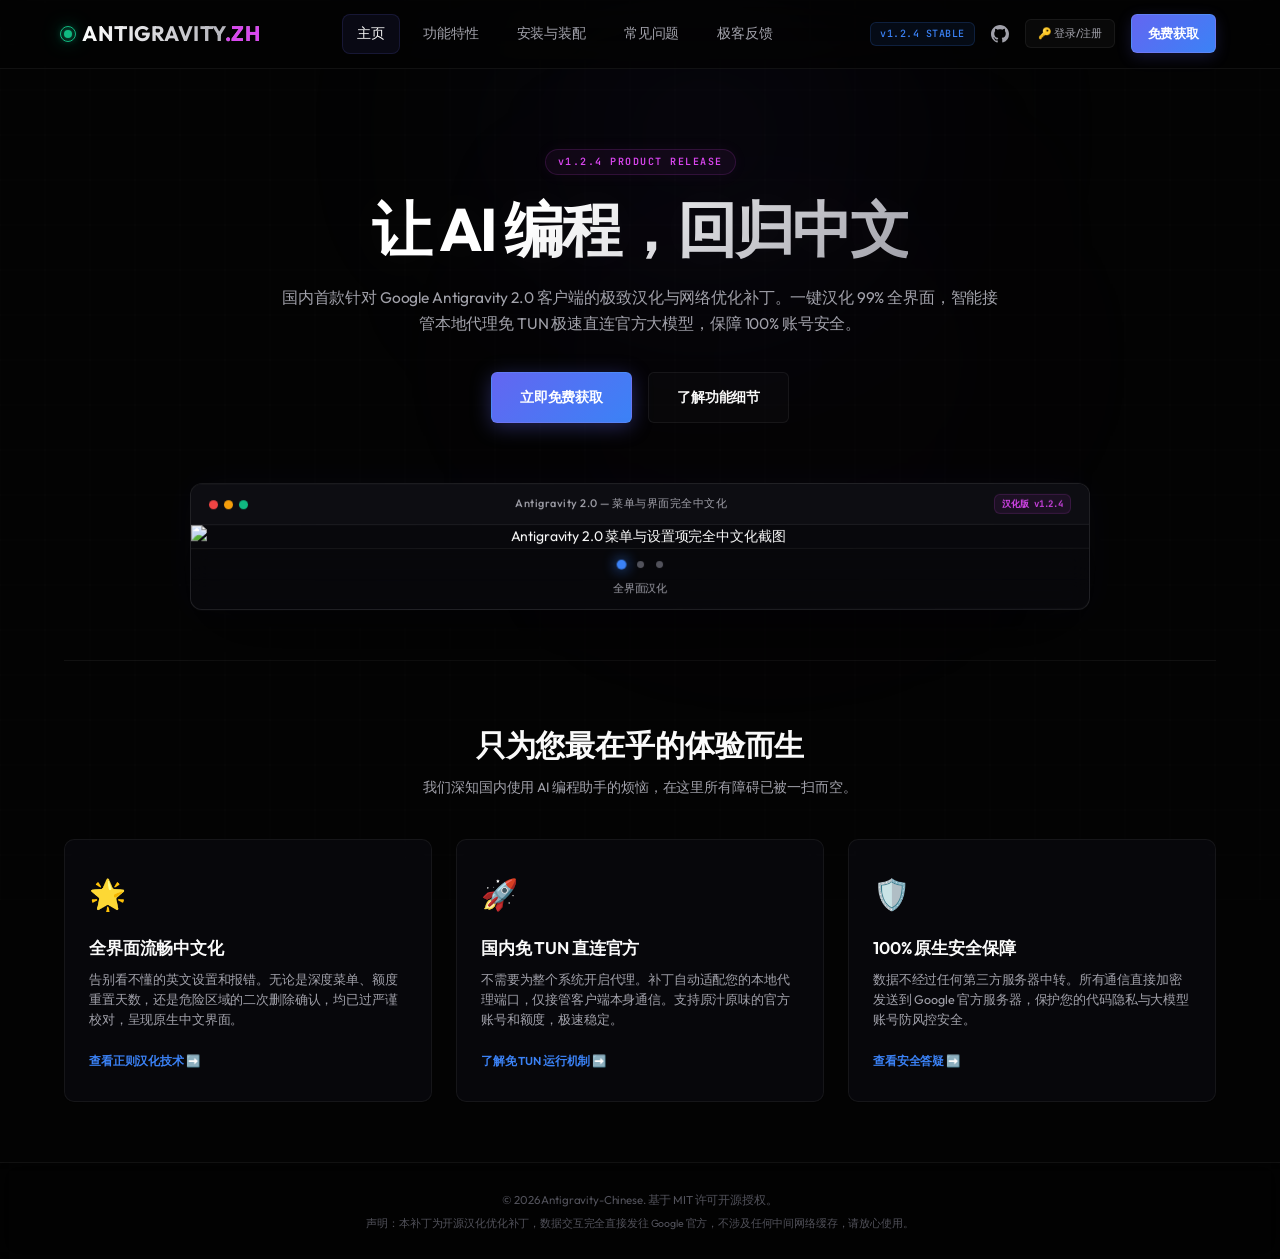
==== commit 8b171e41: "update website and download layout to v1.2.4" ====
--- a/index.html
+++ b/index.html
@@ -31,7 +31,7 @@
         <span class="bar"></span>
       </button>
       <div class="nav-actions">
-        <span class="badge">v1.2.3 STABLE</span>
+        <span class="badge">v1.2.4 STABLE</span>
         <a href="https://github.com/3169657175/Antigravity-Chinese" target="_blank" class="github-icon-btn">
           <svg viewBox="0 0 16 16" width="18" height="18"><path fill="currentColor" fill-rule="evenodd" d="M8 0C3.58 0 0 3.58 0 8c0 3.54 2.29 6.53 5.47 7.59.4.07.55-.17.55-.38 0-.19-.01-.82-.01-1.49-2.01.37-2.53-.49-2.69-.94-.09-.23-.48-.94-.82-1.13-.28-.15-.68-.52-.01-.53.63-.01 1.08.58 1.23.82.72 1.21 1.87.87 2.33.66.07-.52.28-.87.51-1.07-1.78-.2-3.64-.89-3.64-3.95 0-.87.31-1.59.82-2.15-.08-.2-.36-1.02.08-2.12 0 0 .67-.21 2.2.82.64-.18 1.32-.27 2-.27.68 0 1.36.09 2 .27 1.53-1.04 2.2-.82 2.2-.82.44 1.1.16 1.92.08 2.12.51.56.82 1.27.82 2.15 0 3.07-1.87 3.75-3.65 3.95.29.25.54.73.54 1.48 0 1.07-.01 1.93-.01 2.2 0 .21.15.46.55.38A8.013 8.013 0 0016 8c0-4.42-3.58-8-8-8z"></path></svg>
         </a>
@@ -56,7 +56,7 @@
 
     <section class="hero-center">
       <div class="glow-container">
-        <span class="release-glow-tag">v1.2.3 PRODUCT RELEASE</span>
+        <span class="release-glow-tag">v1.2.4 PRODUCT RELEASE</span>
       </div>
       <h1 class="hero-huge-title">让 AI 编程，回归中文</h1>
       <p class="hero-main-subtitle">
@@ -75,7 +75,7 @@
             <span class="dot green"></span>
           </div>
           <div class="screenshot-title-text" id="screenshot-title-text">Antigravity 2.0 — 菜单与界面完全中文化</div>
-          <div class="mock-tag">汉化版 v1.2.3</div>
+          <div class="mock-tag">汉化版 v1.2.4</div>
         </div>
         <img
           id="real-screenshot-img"
--- a/style.css
+++ b/style.css
@@ -1083,7 +1083,7 @@
   display: grid;
   grid-template-columns: repeat(auto-fit, minmax(320px, 1fr));
   gap: 30px;
-  max-width: 800px;
+  max-width: 1100px;
   margin: 0 auto;
 }
 
